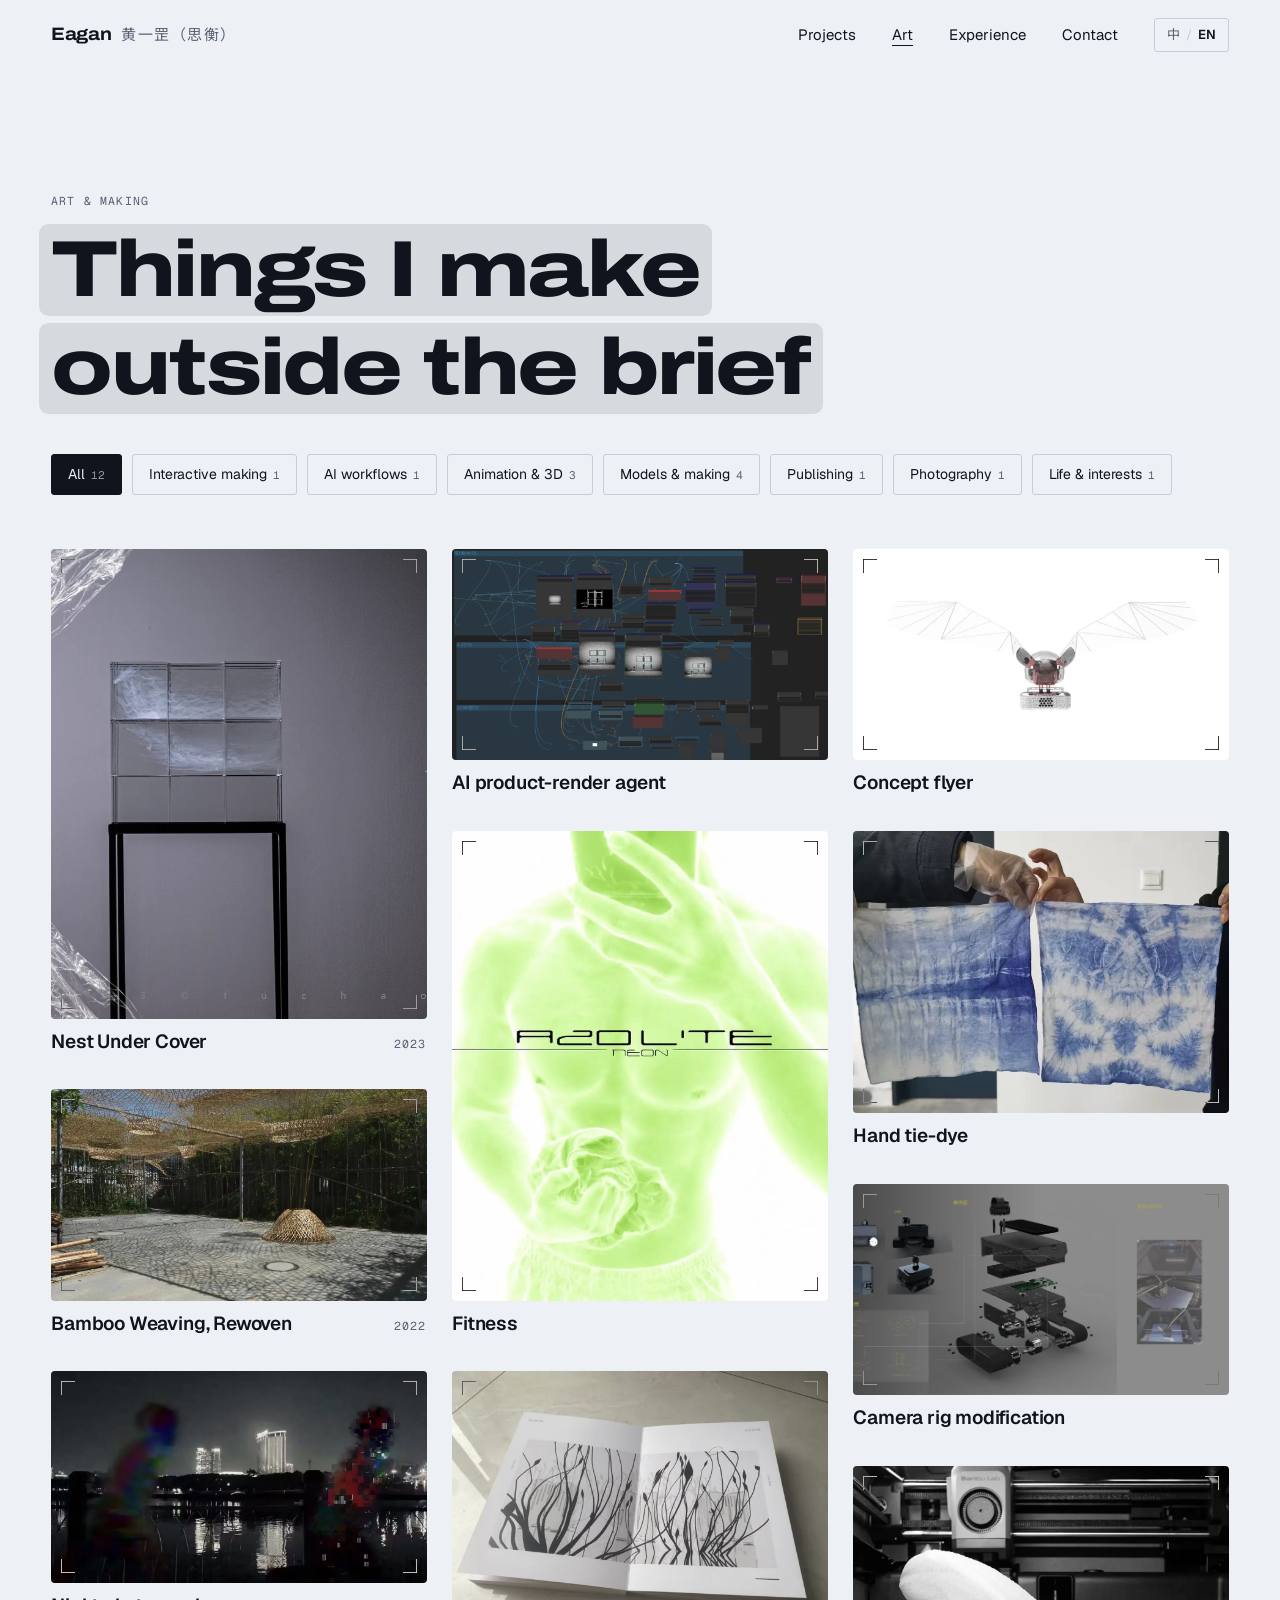
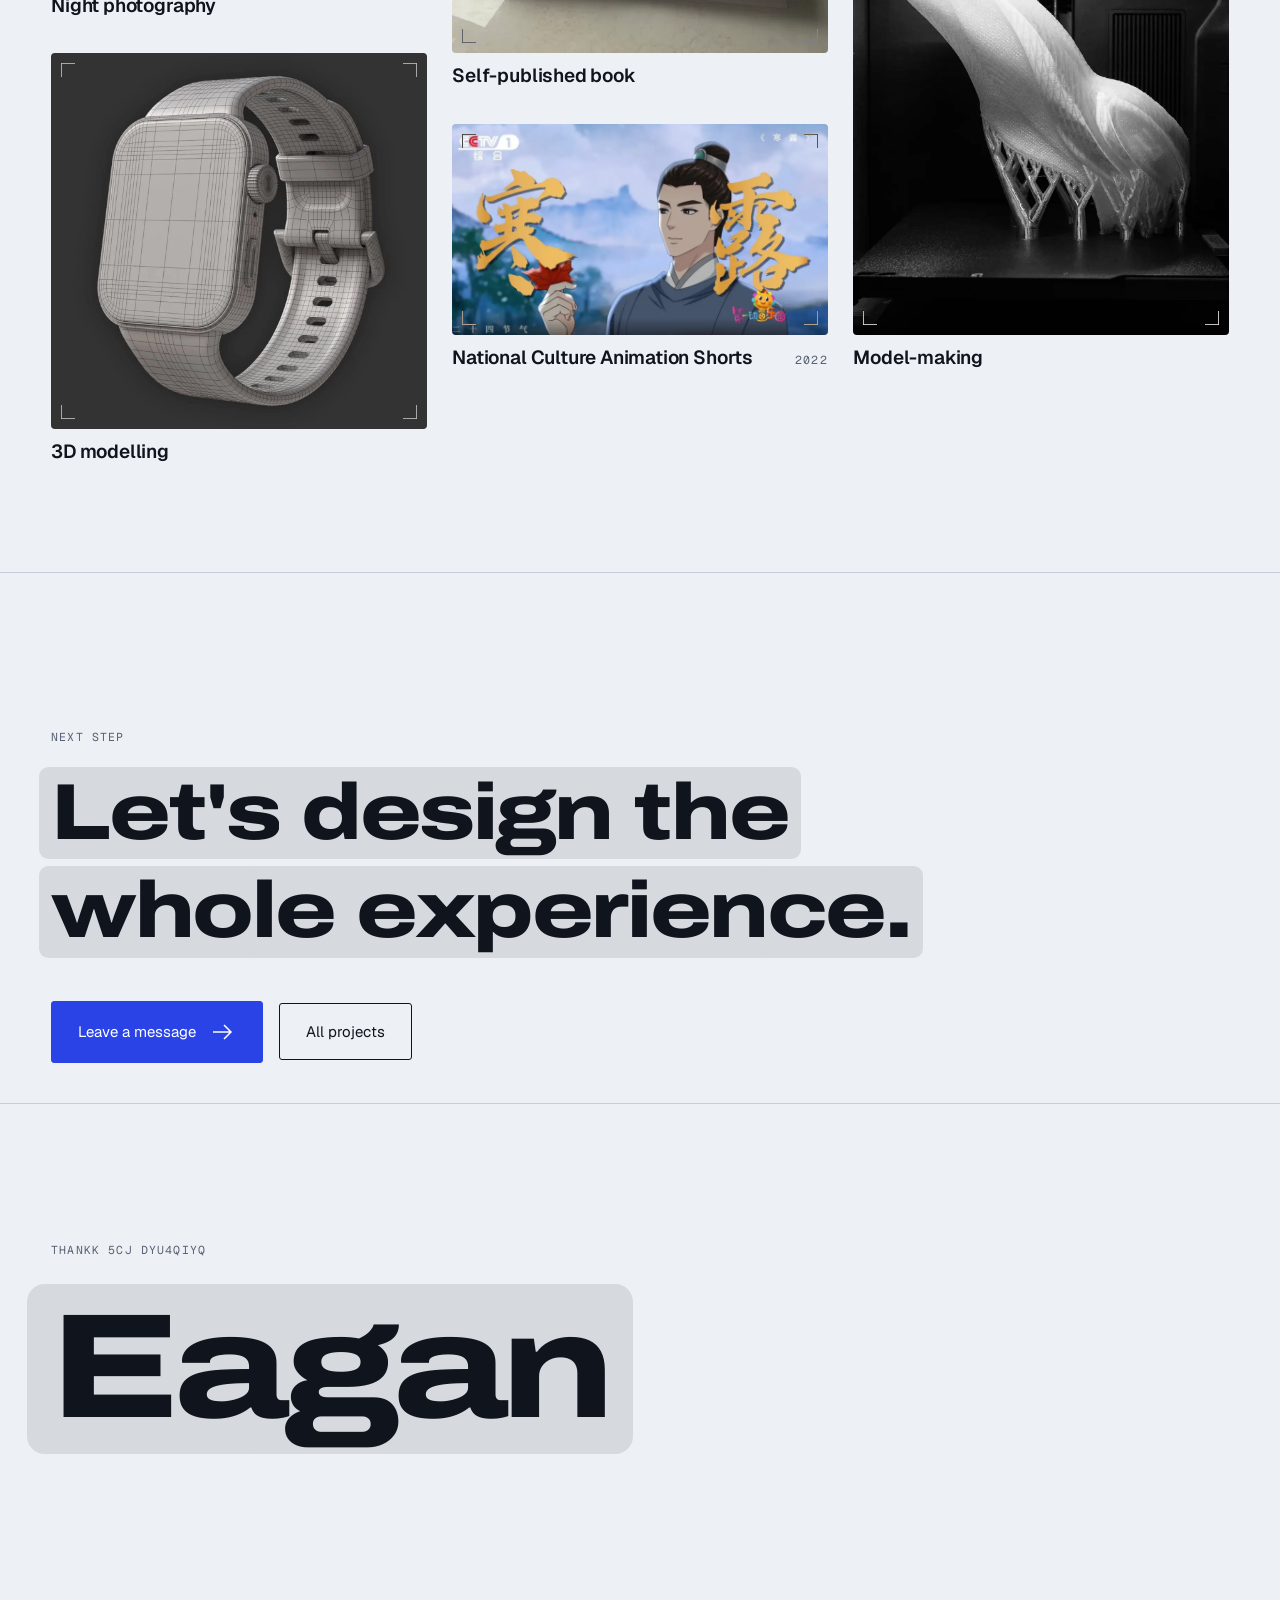
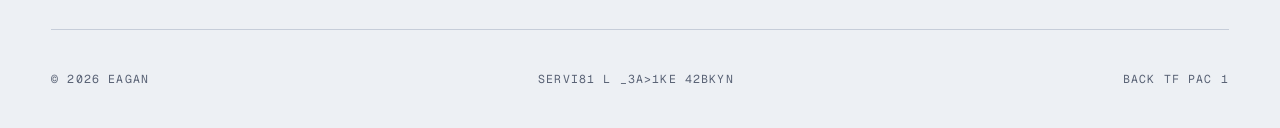
==== art.html @ 2c96bc65 "Publish portfolio site Co-Authored-By: Claude Opus 5.5 (1M context) <noreply@anthropic.com> Claude-S" ====
<!doctype html>
<html lang="en">
<head>
<meta charset="utf-8">
<meta name="viewport" content="width=device-width, initial-scale=1, viewport-fit=cover">
<title>Art · Eagan</title>
<meta name="claude:viewport-fit-sides" content="cover">
<meta name="description" content="Art works and making by Eagan.">
<link rel="preconnect" href="https://fonts.googleapis.com">
<link rel="preconnect" href="https://fonts.gstatic.com" crossorigin>
<link rel="preload" href="assets/fonts/geist-latin.woff2" as="font" type="font/woff2" crossorigin>
<link rel="preload" href="assets/fonts/archivo-latin.woff2" as="font" type="font/woff2" crossorigin>
<link rel="stylesheet" href="https://fonts.googleapis.com/css2?family=Noto+Sans+SC:wght@300;400;500;700&display=swap">
<link rel="stylesheet" href="assets/site.css">
<script>(function(){var d=document.documentElement,l;d.classList.add("js");try{l=localStorage.getItem("lang")}catch(e){}if(l!=="zh"&&l!=="en")l=/^zh/i.test(navigator.language||"")?"zh":"en";d.setAttribute("data-lang",l);d.lang=l==="zh"?"zh-CN":"en"})()</script>
</head>
<body>
<div class="curtain" aria-hidden="true"><span>Art</span></div>
<div class="progress" aria-hidden="true"></div>
<div class="cursor" aria-hidden="true"><div class="ring"><span>View</span></div><i class="xy"></i></div>
<header class="site-head">
  <div class="wrap">
    <a class="brand" href="index.html" data-label="Eagan">Eagan <span class="cjk">黄一罡（思衡）</span></a>
    <div class="head-right">
      <nav class="nav" aria-label="Main"><a href="work.html" data-label="Projects"><span class="roll"><span class="en" data-text="Projects">Projects</span><span class="zh" data-text="作品">作品</span></span></a><a href="art.html" aria-current="page" data-label="Art"><span class="roll"><span class="en" data-text="Art">Art</span><span class="zh" data-text="艺术创作">艺术创作</span></span></a><a href="experience.html" data-label="Experience"><span class="roll"><span class="en" data-text="Experience">Experience</span><span class="zh" data-text="经历">经历</span></span></a><a href="index.html#contact" data-label="Contact"><span class="roll"><span class="en" data-text="Contact">Contact</span><span class="zh" data-text="联系">联系</span></span></a></nav>
      <button class="lang-btn" type="button" data-lang-toggle aria-label="Switch language / 切换语言"><span data-l="zh">中</span><i>/</i><span data-l="en">EN</span></button>
    </div>
  </div>
</header>
<main>
<section class="page-hero" id="top"><div class="wrap">
  <p class="mono muted" data-reveal="fade"><span class="en">Art &amp; making</span><span class="zh" lang="zh-CN">艺术创作</span></p>
  <h1 class="display h-xl hd" data-split><span class="hl"><span class="en">Things I make outside the brief</span><span class="zh" lang="zh-CN">项目之外，我做的东西</span></span></h1>
  <div class="filters" role="group" aria-label="Filter" data-reveal style="--d:300ms"><button class="chip" type="button" data-filter="all" aria-pressed="true"><span class="en">All</span><span class="zh" lang="zh-CN">全部</span><span class="n">12</span></button><button class="chip" type="button" data-filter="digital" aria-pressed="false"><span class="en">Interactive making</span><span class="zh" lang="zh-CN">交互造物</span><span class="n">1</span></button><button class="chip" type="button" data-filter="ai" aria-pressed="false"><span class="en">AI workflows</span><span class="zh" lang="zh-CN">AI 工作流</span><span class="n">1</span></button><button class="chip" type="button" data-filter="animation" aria-pressed="false"><span class="en">Animation &amp; 3D</span><span class="zh" lang="zh-CN">动画与三维</span><span class="n">3</span></button><button class="chip" type="button" data-filter="making" aria-pressed="false"><span class="en">Models &amp; making</span><span class="zh" lang="zh-CN">模型与手作</span><span class="n">4</span></button><button class="chip" type="button" data-filter="publishing" aria-pressed="false"><span class="en">Publishing</span><span class="zh" lang="zh-CN">出版</span><span class="n">1</span></button><button class="chip" type="button" data-filter="photo" aria-pressed="false"><span class="en">Photography</span><span class="zh" lang="zh-CN">摄影</span><span class="n">1</span></button><button class="chip" type="button" data-filter="life" aria-pressed="false"><span class="en">Life &amp; interests</span><span class="zh" lang="zh-CN">生活与爱好</span><span class="n">1</span></button></div>
</div></section>
<section class="section" style="padding-top:0"><div class="wrap">
  <div class="art-grid" data-filter-grid><a class="art-item" href="#art-0" data-lightbox="art-0" data-cat="digital" data-cursor="Open" data-reveal style="--d:0ms">
  <div class="plate-wrap"><figure class="plate photo tall"><img src="assets/img/art/nest-1.webp" alt="Nest Under Cover" loading="lazy" decoding="async"></figure></div>
  <div class="art-meta"><span class="art-title"><span class="en">Nest Under Cover</span><span class="zh" lang="zh-CN">覆巢</span></span><span class="mono muted"><span>2023</span></span></div>
</a><a class="art-item" href="#art-1" data-lightbox="art-1" data-cat="making" data-cursor="Open" data-reveal style="--d:90ms">
  <div class="plate-wrap"><figure class="plate photo wide"><img src="assets/img/art/bamboo-1.webp" alt="Bamboo Weaving, Rewoven" loading="lazy" decoding="async"></figure></div>
  <div class="art-meta"><span class="art-title"><span class="en">Bamboo Weaving, Rewoven</span><span class="zh" lang="zh-CN">竹编新生</span></span><span class="mono muted"><span>2022</span></span></div>
</a><a class="art-item" href="#art-2" data-lightbox="art-2" data-cat="photo" data-cursor="Open" data-reveal style="--d:180ms">
  <div class="plate-wrap"><figure class="plate photo wide"><img src="assets/img/art/night.webp" alt="Night photography" loading="lazy" decoding="async"></figure></div>
  <div class="art-meta"><span class="art-title"><span class="en">Night photography</span><span class="zh" lang="zh-CN">夜景摄影</span></span><span class="mono muted"></span></div>
</a><a class="art-item" href="#art-3" data-lightbox="art-3" data-cat="animation" data-cursor="Open" data-reveal style="--d:0ms">
  <div class="plate-wrap"><figure class="plate photo square"><img src="assets/img/art/watch.webp" alt="3D modelling" loading="lazy" decoding="async"></figure></div>
  <div class="art-meta"><span class="art-title"><span class="en">3D modelling</span><span class="zh" lang="zh-CN">三维建模</span></span><span class="mono muted"></span></div>
</a><a class="art-item" href="#art-4" data-lightbox="art-4" data-cat="ai" data-cursor="Open" data-reveal style="--d:90ms">
  <div class="plate-wrap"><figure class="plate photo wide"><img src="assets/img/art/ai-agent.webp" alt="AI product-render agent" loading="lazy" decoding="async"></figure></div>
  <div class="art-meta"><span class="art-title"><span class="en">AI product-render agent</span><span class="zh" lang="zh-CN">AI 产品渲染 Agent</span></span><span class="mono muted"></span></div>
</a><a class="art-item" href="#art-5" data-lightbox="art-5" data-cat="life" data-cursor="Open" data-reveal style="--d:180ms">
  <div class="plate-wrap"><figure class="plate photo tall"><img src="assets/img/art/fitness.webp" alt="Fitness" loading="lazy" decoding="async"></figure></div>
  <div class="art-meta"><span class="art-title"><span class="en">Fitness</span><span class="zh" lang="zh-CN">健身</span></span><span class="mono muted"></span></div>
</a><a class="art-item" href="#art-6" data-lightbox="art-6" data-cat="publishing" data-cursor="Open" data-reveal style="--d:0ms">
  <div class="plate-wrap"><figure class="plate photo land"><img src="assets/img/art/book.webp" alt="Self-published book" loading="lazy" decoding="async"></figure></div>
  <div class="art-meta"><span class="art-title"><span class="en">Self-published book</span><span class="zh" lang="zh-CN">自出版书籍</span></span><span class="mono muted"></span></div>
</a><a class="art-item" href="#art-7" data-lightbox="art-7" data-cat="animation" data-cursor="Open" data-reveal style="--d:90ms">
  <div class="plate-wrap"><figure class="plate photo wide"><img src="assets/img/art/cctv-handlu.webp" alt="National Culture Animation Shorts" loading="lazy" decoding="async"></figure></div>
  <div class="art-meta"><span class="art-title"><span class="en">National Culture Animation Shorts</span><span class="zh" lang="zh-CN">国家文化宣传动画短片</span></span><span class="mono muted"><span>2022</span></span></div>
</a><a class="art-item" href="#art-8" data-lightbox="art-8" data-cat="animation" data-cursor="Open" data-reveal style="--d:180ms">
  <div class="plate-wrap"><figure class="plate photo wide"><img src="assets/img/art/flyer-c.webp" alt="Concept flyer" loading="lazy" decoding="async"></figure></div>
  <div class="art-meta"><span class="art-title"><span class="en">Concept flyer</span><span class="zh" lang="zh-CN">概念飞行器</span></span><span class="mono muted"></span></div>
</a><a class="art-item" href="#art-9" data-lightbox="art-9" data-cat="making" data-cursor="Open" data-reveal style="--d:0ms">
  <div class="plate-wrap"><figure class="plate photo land"><img src="assets/img/art/tie-dye.webp" alt="Hand tie-dye" loading="lazy" decoding="async"></figure></div>
  <div class="art-meta"><span class="art-title"><span class="en">Hand tie-dye</span><span class="zh" lang="zh-CN">手工扎染</span></span><span class="mono muted"></span></div>
</a><a class="art-item" href="#art-10" data-lightbox="art-10" data-cat="making" data-cursor="Open" data-reveal style="--d:90ms">
  <div class="plate-wrap"><figure class="plate photo wide"><img src="assets/img/art/camera-rig.webp" alt="Camera rig modification" loading="lazy" decoding="async"></figure></div>
  <div class="art-meta"><span class="art-title"><span class="en">Camera rig modification</span><span class="zh" lang="zh-CN">摄影器材改装</span></span><span class="mono muted"></span></div>
</a><a class="art-item" href="#art-11" data-lightbox="art-11" data-cat="making" data-cursor="Open" data-reveal style="--d:180ms">
  <div class="plate-wrap"><figure class="plate photo tall"><img src="assets/img/art/print.webp" alt="Model-making" loading="lazy" decoding="async"></figure></div>
  <div class="art-meta"><span class="art-title"><span class="en">Model-making</span><span class="zh" lang="zh-CN">模型制作</span></span><span class="mono muted"></span></div>
</a></div>
</div></section>
<template id="art-0"><div class="lb-media lb-gal"><figure class="lb-main"><img src="assets/img/art/nest-3.webp" alt="Nest Under Cover" decoding="async"></figure><div class="lb-thumbs"><button class="lb-thumb is-on" type="button" data-src="assets/img/art/nest-3.webp" aria-label="1 / 3"><img src="assets/img/art/nest-3.webp" alt="" loading="lazy" decoding="async"></button><button class="lb-thumb" type="button" data-src="assets/img/art/nest-2.webp" aria-label="2 / 3"><img src="assets/img/art/nest-2.webp" alt="" loading="lazy" decoding="async"></button><button class="lb-thumb" type="button" data-src="assets/img/art/nest-1.webp" aria-label="3 / 3"><img src="assets/img/art/nest-1.webp" alt="" loading="lazy" decoding="async"></button><span class="lb-count mono muted">01 / 03</span></div></div>
<div class="lb-text"><p class="mono muted"><span class="en">Interactive making</span><span class="zh" lang="zh-CN">交互造物</span> · 2023</p><h2 class="display h-m"><span class="en">Nest Under Cover</span><span class="zh" lang="zh-CN">覆巢</span></h2><p><span class="en">An immersive interactive space made with two classmates at CAFA&#x27;s School of City Design. A laser-engraved display with holographic projection sits inside a projected environment; built on Chinese cultural motifs, with interactive animation made in self-taught UE5 Blueprints. Shown at China&#x27;s first International Digital Art Festival; I led the team to third place in the 15th Lanqiao Cup.</span><span class="zh" lang="zh-CN">与两位同学合作完成的沉浸式交互空间（中央美术学院城市设计学院）。激光雕刻展台结合全息投影，置于投影营造的场域之中；以中国文化元素为题，自学 UE5 蓝图制作交互动画。受邀参展中国首届国际数字艺术节，带队获得第十五届蓝桥杯全国三等奖。</span></p></div></template><template id="art-1"><div class="lb-media lb-gal"><figure class="lb-main"><img src="assets/img/art/bamboo-1.webp" alt="Bamboo Weaving, Rewoven" decoding="async"></figure><div class="lb-thumbs"><button class="lb-thumb is-on" type="button" data-src="assets/img/art/bamboo-1.webp" aria-label="1 / 4"><img src="assets/img/art/bamboo-1.webp" alt="" loading="lazy" decoding="async"></button><button class="lb-thumb" type="button" data-src="assets/img/art/bamboo-2.webp" aria-label="2 / 4"><img src="assets/img/art/bamboo-2.webp" alt="" loading="lazy" decoding="async"></button><button class="lb-thumb" type="button" data-src="assets/img/art/bamboo-3.webp" aria-label="3 / 4"><img src="assets/img/art/bamboo-3.webp" alt="" loading="lazy" decoding="async"></button><button class="lb-thumb" type="button" data-src="assets/img/art/bamboo-4.webp" aria-label="4 / 4"><img src="assets/img/art/bamboo-4.webp" alt="" loading="lazy" decoding="async"></button><span class="lb-count mono muted">01 / 04</span></div></div>
<div class="lb-text"><p class="mono muted"><span class="en">Models &amp; making</span><span class="zh" lang="zh-CN">模型与手作</span> · 2022</p><h2 class="display h-m"><span class="en">Bamboo Weaving, Rewoven</span><span class="zh" lang="zh-CN">竹编新生</span></h2><p><span class="en">Traditional bamboo weaving combined with parametric modelling. Led a 9-person team from heritage field research in Hangzhou and Fujian through measurement, modelling and bidding to a commercial project built in Hangzhou in 2022. Shown: the finished space in Hangzhou and weaving on site.</span><span class="zh" lang="zh-CN">传统竹编与参数化建模结合。带领 9 人团队，从杭州和福建的非遗田野调研开始，经过空间测量、参数化建模和设计投标，2022 年在杭州实现商业化落地。图为杭州落地后的竹编空间与现场编织。</span></p></div></template><template id="art-2"><div class="lb-media lb-gal"><figure class="lb-main"><img src="assets/img/art/night.webp" alt="Night photography" decoding="async"></figure></div>
<div class="lb-text"><p class="mono muted"><span class="en">Photography</span><span class="zh" lang="zh-CN">摄影</span></p><h2 class="display h-m"><span class="en">Night photography</span><span class="zh" lang="zh-CN">夜景摄影</span></h2><p><span class="en">A night shot by the river; the figures are broken up with pixel and colour-shift effects.</span><span class="zh" lang="zh-CN">江边夜景，人物用像素化和色彩错位处理。</span></p></div></template><template id="art-3"><div class="lb-media lb-gal"><figure class="lb-main"><img src="assets/img/art/cad-part.webp" alt="3D modelling" decoding="async"></figure><div class="lb-thumbs"><button class="lb-thumb is-on" type="button" data-src="assets/img/art/cad-part.webp" aria-label="1 / 2"><img src="assets/img/art/cad-part.webp" alt="" loading="lazy" decoding="async"></button><button class="lb-thumb" type="button" data-src="assets/img/art/watch.webp" aria-label="2 / 2"><img src="assets/img/art/watch.webp" alt="" loading="lazy" decoding="async"></button><span class="lb-count mono muted">01 / 02</span></div></div>
<div class="lb-text"><p class="mono muted"><span class="en">Animation &amp; 3D</span><span class="zh" lang="zh-CN">动画与三维</span></p><h2 class="display h-m"><span class="en">3D modelling</span><span class="zh" lang="zh-CN">三维建模</span></h2><p><span class="en">3D modelling: a mechanical part built to the dimensions of an engineering drawing, and a subdivision-surface smartwatch (shown as its wireframe).</span><span class="zh" lang="zh-CN">三维建模：按工程图尺寸建模的机械零件，以及细分曲面建模的智能手表（图为布线）。</span></p></div></template><template id="art-4"><div class="lb-media lb-gal"><figure class="lb-main"><img src="assets/img/art/ai-agent.webp" alt="AI product-render agent" decoding="async"></figure></div>
<div class="lb-text"><p class="mono muted"><span class="en">AI workflows</span><span class="zh" lang="zh-CN">AI 工作流</span></p><h2 class="display h-m"><span class="en">AI product-render agent</span><span class="zh" lang="zh-CN">AI 产品渲染 Agent</span></h2><p><span class="en">A ComfyUI node workflow I built that turns a product line drawing into a presentable render in three stages: image generation, IC-Light relighting and edge repainting. Shown: the full workflow.</span><span class="zh" lang="zh-CN">我搭建的 ComfyUI 节点工作流，把产品线稿变成可展示的渲染图，分三段完成：图像生成、IC-Light 重新打光、边缘重绘。图为工作流全貌。</span></p></div></template><template id="art-5"><div class="lb-media lb-gal"><figure class="lb-main"><img src="assets/img/art/fitness.webp" alt="Fitness" decoding="async"></figure></div>
<div class="lb-text"><p class="mono muted"><span class="en">Life &amp; interests</span><span class="zh" lang="zh-CN">生活与爱好</span></p><h2 class="display h-m"><span class="en">Fitness</span><span class="zh" lang="zh-CN">健身</span></h2><p><span class="en">Training is my daily practice of discipline and body awareness. Shown: a poster I made around it.</span><span class="zh" lang="zh-CN">健身是我日常的自律和身体感知练习。图为以此为题做的一张视觉海报。</span></p></div></template><template id="art-6"><div class="lb-media lb-gal"><figure class="lb-main"><img src="assets/img/art/book.webp" alt="Self-published book" decoding="async"></figure></div>
<div class="lb-text"><p class="mono muted"><span class="en">Publishing</span><span class="zh" lang="zh-CN">出版</span></p><h2 class="display h-m"><span class="en">Self-published book</span><span class="zh" lang="zh-CN">自出版书籍</span></h2><p><span class="en">A book I published myself. Shown: an inside spread, black plant silhouettes laid over photographs.</span><span class="zh" lang="zh-CN">我自己出版的一本书。图为内页跨页：黑色的植物剪影叠在实景照片之上。</span></p></div></template><template id="art-7"><div class="lb-media lb-gal"><figure class="lb-main"><img src="assets/img/art/cctv-handlu.webp" alt="National Culture Animation Shorts" decoding="async"></figure></div>
<div class="lb-text"><p class="mono muted"><span class="en">Animation &amp; 3D</span><span class="zh" lang="zh-CN">动画与三维</span> · 2022</p><h2 class="display h-m"><span class="en">National Culture Animation Shorts</span><span class="zh" lang="zh-CN">国家文化宣传动画短片</span></h2><p><span class="en">3 characters, 8 scenes and 9 props for three national cultural promotion shorts at CCTV Pioneer Media, broadcast on CCTV-1 in November 2022. Shown: a frame from Cold Dew (Twenty-Four Solar Terms) as aired on CCTV-1.</span><span class="zh" lang="zh-CN">在央视先锋传媒为三部国家文化宣传动画短片设计 3 个角色、8 个场景和 9 个道具，2022 年 11 月在 CCTV-1 播出。图为 CCTV-1 播出的《寒露》画面（二十四节气）。</span></p></div></template><template id="art-8"><div class="lb-media lb-gal"><figure class="lb-main"><img src="assets/img/art/flyer.webp" alt="Concept flyer" decoding="async"></figure></div>
<div class="lb-text"><p class="mono muted"><span class="en">Animation &amp; 3D</span><span class="zh" lang="zh-CN">动画与三维</span></p><h2 class="display h-m"><span class="en">Concept flyer</span><span class="zh" lang="zh-CN">概念飞行器</span></h2><p><span class="en">3D modelling and rendering of a concept flyer: a transparent body that shows its inner structure, with ribbed membrane wings. Three angles shown.</span><span class="zh" lang="zh-CN">概念飞行器的三维建模与渲染：透明机身露出内部结构，两侧是带骨架的膜翼。图为三个角度。</span></p></div></template><template id="art-9"><div class="lb-media lb-gal"><figure class="lb-main"><img src="assets/img/art/tie-dye.webp" alt="Hand tie-dye" decoding="async"></figure></div>
<div class="lb-text"><p class="mono muted"><span class="en">Models &amp; making</span><span class="zh" lang="zh-CN">模型与手作</span></p><h2 class="display h-m"><span class="en">Hand tie-dye</span><span class="zh" lang="zh-CN">手工扎染</span></h2><p><span class="en">Hand tie-dye: two cloths folded and bound in different ways come out with quite different patterns.</span><span class="zh" lang="zh-CN">手工扎染：两块方巾用不同的折叠和捆扎方式，染出完全不同的纹样。</span></p></div></template><template id="art-10"><div class="lb-media lb-gal"><figure class="lb-main"><img src="assets/img/art/camera-rig.webp" alt="Camera rig modification" decoding="async"></figure></div>
<div class="lb-text"><p class="mono muted"><span class="en">Models &amp; making</span><span class="zh" lang="zh-CN">模型与手作</span></p><h2 class="display h-m"><span class="en">Camera rig modification</span><span class="zh" lang="zh-CN">摄影器材改装</span></h2><p><span class="en">A tracked rover rebuilt as a phone camera platform: I wrote the control code, drew the exploded view and assembly details, 3D-printed the housing and put it together. Shown: from code to the finished rig.</span><span class="zh" lang="zh-CN">把履带小车改装成手机拍摄平台：编写运行代码，绘制爆炸图和组装细节，3D 打印外壳后组装成实物。图为从代码到成品的过程。</span></p></div></template><template id="art-11"><div class="lb-media lb-gal"><figure class="lb-main"><img src="assets/img/art/print.webp" alt="Model-making" decoding="async"></figure></div>
<div class="lb-text"><p class="mono muted"><span class="en">Models &amp; making</span><span class="zh" lang="zh-CN">模型与手作</span></p><h2 class="display h-m"><span class="en">Model-making</span><span class="zh" lang="zh-CN">模型制作</span></h2><p><span class="en">A curved model mid-print on a 3D printer, with tree supports holding up the overhangs.</span><span class="zh" lang="zh-CN">3D 打印中的曲面模型，树状支撑托住悬空的部分。</span></p></div></template>
<div class="lightbox" role="dialog" aria-modal="true" aria-label="Artwork" hidden>
  <button class="lb-close mono" type="button" data-lb-close><span class="en">Close</span><span class="zh" lang="zh-CN">关闭</span> ✕</button>
  <button class="lb-nav lb-prev" type="button" data-lb-step="-1"><svg width="18" height="18" viewBox="0 0 28 28" aria-hidden="true"><path d="M23 14H5M12 7l-7 7 7 7" fill="none" stroke="currentColor" stroke-width="1.6"/></svg><span class="lb-nav-t mono"><span class="en">Previous</span><span class="zh" lang="zh-CN">上一张</span></span></button><button class="lb-nav lb-next" type="button" data-lb-step="1"><svg width="28" height="28" viewBox="0 0 28 28" aria-hidden="true"><path d="M5 14h18M16 7l7 7-7 7" fill="none" stroke="currentColor" stroke-width="1.5"/></svg><span class="lb-nav-t mono"><span class="en">Next</span><span class="zh" lang="zh-CN">下一张</span></span></button>
  <div class="lb-body"></div>
</div>
<section class="cta"><div class="wrap">
  <p class="mono muted" data-reveal><span class="en">Next step</span><span class="zh" lang="zh-CN">下一步</span></p>
  <h2 class="display h-xl hd" data-split><span class="hl"><span class="en">Let&#x27;s design the whole experience.</span><span class="zh" lang="zh-CN">一起设计完整的体验。</span></span></h2>
  <div class="cta-row" data-reveal>
    <a class="btn accent" href="index.html#contact" data-magnetic data-label="Contact"><span class="en">Leave a message</span><span class="zh" lang="zh-CN">给我留言</span> <svg width="28" height="28" viewBox="0 0 28 28" aria-hidden="true"><path d="M5 14h18M16 7l7 7-7 7" fill="none" stroke="currentColor" stroke-width="1.5"/></svg></a>
    <a class="btn" href="work.html" data-magnetic data-label="Projects"><span class="en">All projects</span><span class="zh" lang="zh-CN">全部作品</span></a>
  </div>
</div></section>
<section class="field-host end-band" aria-label="Eagan">
  <canvas class="field" data-lines="18" aria-hidden="true"></canvas>
  <div class="wrap">
    <p class="mono muted" data-reveal="fade"><span class="en">Thanks for visiting</span><span class="zh" lang="zh-CN">感谢浏览</span></p>
    <div class="hero-name end-name"><p class="display h-xxl hd" data-split data-vf><span class="hl">Eagan</span></p></div>
  </div>
</section>
</main>
<footer class="wrap">
  <div class="foot mono">
    <span>© 2026 Eagan</span>
    <span><span class="en">Service &amp; product design</span><span class="zh" lang="zh-CN">服务设计 · 产品设计</span></span>
    <a href="#top" data-label="Top"><span class="en">Back to top ↑</span><span class="zh" lang="zh-CN">回到顶部 ↑</span></a>
  </div>
</footer>
<script src="assets/site.js"></script>
</body>
</html>
---- assets/site.css ----
/* Layout concept: a designer's lab log. Wide editorial type, a 12-column grid,
   mono spec labels that carry real metadata (role, dates, field, tools),
   instrument-panel details (status bar, frame brackets, decoding labels). */
@font-face { font-family: "Geist"; font-style: normal; font-weight: 100 900; font-display: swap;
  src: url(fonts/geist-latin.woff2) format("woff2");
  unicode-range: U+0000-00FF, U+0131, U+0152-0153, U+02BB-02BC, U+02C6, U+02DA, U+02DC, U+0304, U+0308, U+0329, U+2000-206F, U+20AC, U+2122, U+2191, U+2193, U+2212, U+2215, U+FEFF, U+FFFD; }
@font-face { font-family: "Geist"; font-style: normal; font-weight: 100 900; font-display: swap;
  src: url(fonts/geist-latin-ext.woff2) format("woff2");
  unicode-range: U+0100-02BA, U+02BD-02C5, U+02C7-02CC, U+02CE-02D7, U+02DD-02FF, U+1E00-1E9F, U+20A0-20AB, U+20AD-20C4, U+2113, U+2C60-2C7F, U+A720-A7FF; }
@font-face { font-family: "Geist Mono"; font-style: normal; font-weight: 100 900; font-display: swap;
  src: url(fonts/geistmono-latin.woff2) format("woff2");
  unicode-range: U+0000-00FF, U+0131, U+0152-0153, U+02BB-02BC, U+02C6, U+02DA, U+02DC, U+0304, U+0308, U+0329, U+2000-206F, U+20AC, U+2122, U+2191, U+2193, U+2212, U+2215, U+FEFF, U+FFFD; }
@font-face { font-family: "Geist Mono"; font-style: normal; font-weight: 100 900; font-display: swap;
  src: url(fonts/geistmono-latin-ext.woff2) format("woff2");
  unicode-range: U+0100-02BA, U+02BD-02C5, U+02C7-02CC, U+02CE-02D7, U+02DD-02FF, U+1E00-1E9F, U+20A0-20AB, U+20AD-20C4, U+2113, U+2C60-2C7F, U+A720-A7FF; }
@font-face { font-family: "Archivo"; font-style: normal; font-weight: 100 900; font-stretch: 62% 125%; font-display: swap;
  src: url(fonts/archivo-latin.woff2) format("woff2");
  unicode-range: U+0000-00FF, U+0131, U+0152-0153, U+02BB-02BC, U+02C6, U+02DA, U+02DC, U+0304, U+0308, U+0329, U+2000-206F, U+20AC, U+2122, U+2191, U+2193, U+2212, U+2215, U+FEFF, U+FFFD; }
@font-face { font-family: "Archivo"; font-style: normal; font-weight: 100 900; font-stretch: 62% 125%; font-display: swap;
  src: url(fonts/archivo-latin-ext.woff2) format("woff2");
  unicode-range: U+0100-02BA, U+02BD-02C5, U+02C7-02CC, U+02CE-02D7, U+02DD-02FF, U+1E00-1E9F, U+20A0-20AB, U+20AD-20C4, U+2113, U+2C60-2C7F, U+A720-A7FF; }
:root {
  --bg: #edf0f4;
  --surface: #e2e7ee;
  --plate: #d9e0ea;
  --ink: #10141d;
  --muted: #586174;
  --line: #c6cdd9;
  --accent: #2a43e6;
  --accent-ink: #ffffff;

  --f-display: "Geist", "Noto Sans SC", "PingFang SC", "Microsoft YaHei", sans-serif;
  --f-body: "Geist", "Noto Sans SC", "PingFang SC", "Microsoft YaHei", sans-serif;
  --f-mono: "Geist Mono", "Noto Sans SC", ui-monospace, "SFMono-Regular", Menlo, monospace;
  --f-cjk: "Noto Sans SC", "PingFang SC", "Microsoft YaHei", sans-serif;

  --ease: cubic-bezier(.16, 1, .3, 1);
  --ease-io: cubic-bezier(.76, 0, .24, 1);
  --gutter: clamp(16px, 4vw, 56px);
  --max: 1440px;
}
@media (prefers-color-scheme: dark) {
  :root:not([data-theme="light"]) {
    --bg: #0b0e14; --surface: #131823; --plate: #171d2a; --ink: #e8ebf1;
    --muted: #8e97a8; --line: #252c3b; --accent: #8496ff; --accent-ink: #0b0e14;
    color-scheme: dark;
  }
}
:root[data-theme="dark"] {
  --bg: #0b0e14; --surface: #131823; --plate: #171d2a; --ink: #e8ebf1;
  --muted: #8e97a8; --line: #252c3b; --accent: #8496ff; --accent-ink: #0b0e14;
  color-scheme: dark;
}

*, *::before, *::after { box-sizing: border-box; }
[hidden] { display: none !important; }
html { -webkit-text-size-adjust: 100%; }
body {
  margin: 0;
  background: var(--bg);
  color: var(--ink);
  font-family: var(--f-body);
  font-size: 17px;
  line-height: 1.55;
  -webkit-font-smoothing: antialiased;
  overflow-x: hidden;
}
body::before {
  content: ""; position: fixed; inset: 0 0 auto; height: env(safe-area-inset-top, 0px);
  z-index: 60; background: var(--bg);
}
img, svg { max-width: 100%; display: block; }
a { color: inherit; text-decoration: none; }
a:focus-visible, button:focus-visible { outline: 2px solid var(--accent); outline-offset: 4px; border-radius: 2px; }
::selection { background: var(--accent); color: var(--accent-ink); }
button { font: inherit; color: inherit; background: none; border: 0; cursor: pointer; padding: 0; }

.wrap {
  max-width: var(--max);
  margin-inline: auto;
  padding-left: max(var(--gutter), env(safe-area-inset-left, 0px));
  padding-right: max(var(--gutter), env(safe-area-inset-right, 0px));
}

/* ---------- type ---------- */
.mono { font-family: var(--f-mono); font-size: 12px; letter-spacing: .08em; text-transform: uppercase; }
.muted { color: var(--muted); }
.display {
  font-family: var(--f-display);
  font-weight: 600;
  letter-spacing: -.035em;
  line-height: .92;
  text-wrap: balance;
  margin: 0;
}
.h-xxl { font-size: clamp(64px, 15.5vw, 240px); }
.h-xl { font-size: clamp(48px, 9vw, 140px); }
.h-l { font-size: clamp(36px, 5.6vw, 84px); }
.h-m { font-size: clamp(28px, 3.4vw, 48px); line-height: 1.02; }
.h-s { font-size: clamp(20px, 1.8vw, 26px); line-height: 1.15; letter-spacing: -.02em; }
.lede { font-size: clamp(19px, 1.8vw, 24px); line-height: 1.45; max-width: 34ch; text-wrap: pretty; }
.prose { max-width: 62ch; }
.prose p { margin: 0 0 1em; }
.prose ul { margin: 0; padding: 0; list-style: none; display: grid; gap: 14px; }
.prose li { padding-left: 22px; position: relative; }
.prose li::before { content: ""; position: absolute; left: 0; top: .72em; width: 10px; height: 1px; background: var(--accent); }

/* ---------- header ---------- */
.site-head {
  position: fixed; z-index: 50; left: 0; right: 0; top: env(safe-area-inset-top, 0px);
  transition: transform .6s var(--ease), background-color .4s;
}
.site-head.is-hidden { transform: translateY(-110%); }
.site-head.is-solid { background: color-mix(in oklab, var(--bg) 86%, transparent); backdrop-filter: blur(14px); -webkit-backdrop-filter: blur(14px); }
.site-head .wrap { display: flex; align-items: center; justify-content: space-between; gap: 16px; padding-block: 18px; }
.brand { display: flex; align-items: baseline; gap: 10px; font-family: var(--f-display); font-weight: 700; font-size: 18px; letter-spacing: -.02em; }
.brand .cjk { font-family: var(--f-cjk); font-weight: 600; font-size: 15px; color: var(--muted); letter-spacing: .1em; }
.nav { display: flex; gap: clamp(14px, 3vw, 36px); }
.nav a { position: relative; font-size: 15px; line-height: 1.5; padding-block: 0; overflow: hidden; display: inline-block; }
.nav a .roll { display: block; transition: transform .5s var(--ease); }
.nav a .roll > span { position: relative; }
.nav a .roll > span::after { content: attr(data-text); position: absolute; left: 0; top: 100%; color: var(--accent); white-space: nowrap; }
.nav a:hover .roll { transform: translateY(-100%); }
.nav a[aria-current="page"]::before { content: ""; position: absolute; left: 0; right: 0; bottom: 0; height: 1px; background: var(--ink); }

/* ---------- page transition curtain ---------- */
.curtain {
  position: fixed; inset: 0; z-index: 100; background: var(--ink); color: var(--bg);
  display: grid; place-items: center; pointer-events: none;
  /* the wipe always travels downward: it covers the old page from the top, then
     uncovers the new page from the top, so reading starts at the top and goes down */
  transform-origin: 50% 100%;
  animation: curtain-out 1s var(--ease-io) .08s both;
}
.curtain span { font-family: var(--f-mono); font-size: 12px; letter-spacing: .14em; text-transform: uppercase; animation: fade-out .4s ease .25s both; }
@keyframes curtain-out { from { transform: scaleY(1); } to { transform: scaleY(0); } }
@keyframes fade-out { to { opacity: 0; } }
.curtain.is-leaving { animation: curtain-in .7s var(--ease-io) both; transform-origin: 50% 0%; }
.curtain.is-leaving span { animation: fade-in .3s ease .35s both; }
@keyframes curtain-in { from { transform: scaleY(0); } to { transform: scaleY(1); } }
@keyframes fade-in { from { opacity: 0; } to { opacity: 1; } }

/* progress bar */
.progress { position: fixed; z-index: 55; left: 0; top: env(safe-area-inset-top, 0px); height: 2px; width: 100%; background: var(--accent); transform-origin: 0 50%; transform: scaleX(0); }

/* ---------- cursor ---------- */
.cursor { position: fixed; z-index: 90; left: 0; top: 0; pointer-events: none; display: none; }
@media (hover: hover) and (pointer: fine) { .cursor { display: block; } }
.cursor .ring {
  width: 36px; height: 36px; margin: -18px 0 0 -18px; border-radius: 50%;
  border: 1px solid var(--ink); display: grid; place-items: center;
  transition: width .45s var(--ease), height .45s var(--ease), margin .45s var(--ease), background-color .3s, border-color .3s;
}
.cursor .ring span { font-family: var(--f-mono); font-size: 11px; letter-spacing: .1em; text-transform: uppercase; color: var(--accent-ink); opacity: 0; transition: opacity .25s; }
.cursor.is-link .ring { width: 56px; height: 56px; margin: -28px 0 0 -28px; border-color: var(--accent); }
.cursor.is-view .ring { width: 92px; height: 92px; margin: -46px 0 0 -46px; background: var(--accent); border-color: var(--accent); }
.cursor.is-view .ring span { opacity: 1; }

/* ---------- motion primitives ---------- */
.split .w { display: inline-block; overflow: hidden; vertical-align: top; padding-bottom: .06em; margin-bottom: -.06em; }
.split .wi { display: inline-block; }
.js .split:not(.is-in) .wi { transform: translateY(105%); }
.js .split .wi { transition: transform 1.15s var(--ease); transition-delay: calc(var(--i, 0) * 45ms + var(--d, 0ms)); }

.js [data-reveal] { transition: opacity 1s var(--ease), transform 1.1s var(--ease); transition-delay: var(--d, 0ms); }
.js [data-reveal]:not(.is-in) { opacity: 0; transform: translateY(44px); }
.js [data-reveal="fade"]:not(.is-in) { transform: none; }
.js [data-reveal="clip"] { transition: clip-path 1.3s var(--ease-io); }
.js [data-reveal="clip"]:not(.is-in) { opacity: 1; transform: none; clip-path: inset(100% 0 0 0); }
.js [data-reveal="clip"].is-in { clip-path: inset(0 0 0 0); }

.scrub .sw { transition: opacity .2s linear; }

/* magnetic */
[data-magnetic] { display: inline-flex; will-change: transform; }

/* ---------- plates (image placeholders) ---------- */
.plate {
  position: relative; margin: 0; overflow: hidden; border-radius: 4px;
  background: color-mix(in oklab, var(--accent) var(--tint, 8%), var(--plate));
  color: color-mix(in oklab, var(--accent) 55%, var(--ink));
  aspect-ratio: 4 / 3; max-width: 100%;
}
.plate.wide { aspect-ratio: 16 / 9; }
.plate.tall { aspect-ratio: 4 / 5; }
.plate .grid-bg {
  position: absolute; inset: 0; opacity: .5;
  background-image: linear-gradient(var(--line) 1px, transparent 1px), linear-gradient(90deg, var(--line) 1px, transparent 1px);
  background-size: 32px 32px; background-position: -1px -1px;
}
.plate .motif { position: absolute; inset: 8% 10%; width: 80%; height: 84%; }
.plate .motif-in { width: 100%; height: 100%; transform-origin: center; transition: transform 1.4s var(--ease); }
.plate figcaption {
  position: absolute; left: 14px; right: 14px; bottom: 12px; display: flex; justify-content: space-between; gap: 12px;
  font-family: var(--f-mono); font-size: 10.5px; letter-spacing: .1em; text-transform: uppercase; color: var(--muted);
}
.plate .tag { background: var(--bg); color: var(--ink); padding: 3px 7px; border-radius: 2px; }
.parallax-box { overflow: hidden; border-radius: 4px; }
.parallax-box .plate { border-radius: 0; }
.plx { position: absolute; inset: 0; transform: scale(1.12); will-change: transform; }

/* motif strokes */
.motif-in * { vector-effect: non-scaling-stroke; }
.spin-slow { transform-box: fill-box; transform-origin: center; animation: spin 40s linear infinite; }
.pulse { animation: pulse 3.2s var(--ease) infinite; transform-box: fill-box; transform-origin: center; }
.drift { animation: drift 6s ease-in-out infinite alternate; }
@keyframes spin { to { transform: rotate(360deg); } }
@keyframes pulse { 0% { opacity: .9; transform: scale(.6); } 100% { opacity: 0; transform: scale(1.5); } }
@keyframes drift { from { transform: translateX(-3%); } to { transform: translateX(3%); } }

/* ---------- home: hero ---------- */
.hero { position: relative; padding-top: clamp(110px, 16vh, 170px); padding-bottom: clamp(40px, 7vh, 80px); overflow: hidden; }
.field-host { position: relative; overflow: hidden; }
.field-host > .wrap { position: relative; }
canvas.field, .hero canvas { position: absolute; inset: 0; width: 100%; height: 100%; pointer-events: none; }
.hero .wrap { position: relative; }
.hero-top { display: flex; justify-content: space-between; gap: 16px; flex-wrap: wrap; margin-bottom: clamp(24px, 4vh, 48px); }
.hero-name { position: relative; display: flex; align-items: flex-start; gap: clamp(12px, 2vw, 28px); }
.hero-name h1 { flex: 1; min-width: 0; }
.hero-name .cjk-v {
  writing-mode: vertical-rl; font-family: var(--f-cjk); font-weight: 600; font-size: clamp(22px, 3vw, 44px);
  letter-spacing: .3em; color: var(--accent); padding-top: .4em;
}
.hero-foot { display: grid; grid-template-columns: repeat(12, minmax(0, 1fr)); gap: 24px; margin-top: clamp(32px, 6vh, 72px); align-items: end; }
.hero-foot .lede { grid-column: 1 / span 6; }
.hero-foot .facts { grid-column: 8 / span 5; display: grid; grid-template-columns: repeat(2, minmax(0, 1fr)); gap: 18px 24px; }
.fact .mono { display: block; color: var(--muted); margin-bottom: 4px; }
.fact b { font-family: var(--f-display); font-weight: 600; font-size: 22px; letter-spacing: -.02em; font-variant-numeric: tabular-nums; }
.scroll-cue { display: inline-flex; align-items: center; gap: 10px; margin-top: 40px; color: var(--muted); }
.scroll-cue i { width: 1px; height: 36px; background: var(--line); position: relative; overflow: hidden; }
.scroll-cue i::after { content: ""; position: absolute; left: 0; top: -40%; width: 1px; height: 40%; background: var(--ink); animation: cue 2s var(--ease-io) infinite; }
@keyframes cue { to { top: 100%; } }

/* marquee */
.marquee { border-block: 1px solid var(--line); overflow: hidden; padding-block: 18px; white-space: nowrap; }
.marquee-track { display: inline-flex; gap: 40px; will-change: transform; }
.marquee-track span { font-family: var(--f-display); font-size: clamp(26px, 3.4vw, 46px); font-weight: 500; letter-spacing: -.02em; display: inline-flex; align-items: center; gap: 40px; }
.marquee-track span::after { content: ""; width: 10px; height: 10px; border-radius: 50%; background: var(--accent); }

/* sections */
.section { padding-block: clamp(72px, 12vh, 150px); }
.sec-head { display: flex; justify-content: space-between; align-items: end; gap: 24px; flex-wrap: wrap; margin-bottom: clamp(32px, 5vh, 60px); }

/* work list (home) */
.wlist { border-top: 1px solid var(--ink); }
.wrow {
  display: grid; grid-template-columns: 90px minmax(0, 1fr) minmax(0, 220px) 40px; gap: 24px; align-items: center;
  padding-block: clamp(20px, 3vh, 34px); border-bottom: 1px solid var(--line); position: relative;
}
.wrow::before { content: ""; position: absolute; inset: 0; background: var(--surface); transform: scaleY(0); transform-origin: bottom; transition: transform .6s var(--ease); z-index: -1; }
.wrow:hover::before { transform: scaleY(1); }
.wrow .ttl { font-family: var(--f-display); font-weight: 600; font-size: clamp(26px, 3.6vw, 52px); letter-spacing: -.03em; line-height: 1; transition: transform .6s var(--ease), color .3s; }
.wrow:hover .ttl { transform: translateX(18px); color: var(--accent); }
.wrow .arr { justify-self: end; transition: transform .6s var(--ease); }
.wrow:hover .arr { transform: rotate(-45deg); }
.wlist { position: relative; z-index: 0; }

.hover-preview {
  position: fixed; left: 0; top: 0; z-index: 40; width: 220px; pointer-events: none;
  opacity: 0; transform: scale(.85); transition: opacity .35s, transform .5s var(--ease);
}
.hover-preview.is-on { opacity: 1; transform: scale(1); }
.hover-preview .plate { box-shadow: 0 30px 60px -20px color-mix(in oklab, var(--ink) 35%, transparent); }
@media not ((hover: hover) and (pointer: fine)) { .hover-preview { display: none; } }

/* statement */
.statement { font-family: var(--f-display); font-weight: 500; font-size: clamp(28px, 4vw, 58px); letter-spacing: -.03em; line-height: 1.08; max-width: 22ch; margin: 0; text-wrap: balance; }
.statement em { font-style: normal; color: var(--accent); }

/* buttons */
.btn {
  display: inline-flex; align-items: center; gap: 12px; padding: 16px 26px; border-radius: 999px;
  border: 1px solid var(--ink); font-size: 15px; position: relative; overflow: hidden; isolation: isolate;
}
.btn::before { content: ""; position: absolute; inset: 0; background: var(--ink); border-radius: inherit; transform: translateY(101%); transition: transform .55s var(--ease); z-index: -1; }
.btn:hover { color: var(--bg); }
.btn:hover::before { transform: translateY(0); }
.btn.accent { background: var(--accent); color: var(--accent-ink); border-color: var(--accent); }

/* footer CTA */
.cta { padding-block: clamp(90px, 16vh, 200px) 40px; border-top: 1px solid var(--line); }
.cta .display { margin-block: 18px 40px; }
.cta-row { display: flex; flex-wrap: wrap; gap: 16px; align-items: center; }
.foot { display: flex; justify-content: space-between; flex-wrap: wrap; gap: 12px; padding-block: 40px; margin-top: clamp(60px, 10vh, 120px); border-top: 1px solid var(--line); color: var(--muted); }

/* ---------- work page ---------- */
.page-hero { padding-top: clamp(130px, 20vh, 200px); padding-bottom: clamp(32px, 6vh, 64px); }
.filters { display: flex; flex-wrap: wrap; gap: 10px; margin-top: 36px; }
.chip { padding: 9px 16px; border-radius: 999px; border: 1px solid var(--line); font-size: 14px; transition: background-color .3s, color .3s, border-color .3s; }
.chip .n { font-family: var(--f-mono); font-size: 11px; color: var(--muted); margin-left: 6px; }
.chip[aria-pressed="true"] { background: var(--ink); color: var(--bg); border-color: var(--ink); }
.chip[aria-pressed="true"] .n { color: inherit; opacity: .6; }
.wgrid { display: grid; grid-template-columns: repeat(2, minmax(0, 1fr)); gap: clamp(40px, 6vh, 72px) clamp(20px, 3vw, 40px); }
.card { display: grid; gap: 16px; }
.card:nth-child(even) { margin-top: clamp(0px, 10vh, 120px); }
.card .plate-wrap { overflow: hidden; border-radius: 4px; }
.card .plate { transition: transform 1.1s var(--ease); border-radius: 0; }
.card:hover .plate { transform: scale(1.04); }
.card:hover .motif-in { transform: scale(1.08) rotate(-2deg); }
.card-meta { display: flex; justify-content: space-between; gap: 12px; color: var(--muted); }
.card h3 { margin: 0; }
.card p { margin: 0; color: var(--muted); max-width: 48ch; }
.wgrid.is-filtered .card { margin-top: 0; }

/* ---------- project page ---------- */
.p-hero { padding-top: clamp(130px, 20vh, 200px); }
.crumbs { display: flex; gap: 10px; align-items: center; margin-bottom: 28px; color: var(--muted); }
.crumbs a:hover { color: var(--accent); }
.p-hero .lede { margin-top: 32px; max-width: 46ch; }
.meta-grid { display: grid; grid-template-columns: repeat(4, minmax(0, 1fr)); gap: 24px; padding-block: 28px; margin-top: clamp(40px, 7vh, 80px); border-top: 1px solid var(--ink); }
.meta-grid div { min-width: 0; }
.meta-grid dt { margin-bottom: 6px; color: var(--muted); }
.meta-grid dd { margin: 0; font-size: 15px; line-height: 1.4; }
.cover { margin-top: clamp(16px, 3vh, 32px); }
.chapters { display: grid; gap: clamp(64px, 10vh, 120px); }
.chapter { display: grid; grid-template-columns: repeat(12, minmax(0, 1fr)); gap: 24px; }
.chapter .ch-label { grid-column: 1 / span 4; }
.chapter .ch-label .sticky { position: sticky; top: 110px; }
.chapter .ch-body { grid-column: 6 / span 7; min-width: 0; }
.chapter .ch-body .h-s { margin: 0 0 20px; }
.gallery { display: grid; grid-template-columns: repeat(12, minmax(0, 1fr)); gap: clamp(16px, 2vw, 28px); }
.gallery > :nth-child(1) { grid-column: 1 / span 7; }
.gallery > :nth-child(2) { grid-column: 8 / span 5; align-self: end; }
.highlight { display: grid; gap: 18px; padding-block: clamp(56px, 10vh, 110px); border-block: 1px solid var(--line); text-align: left; }
.highlight .display { font-weight: 500; max-width: 18ch; }
.next { display: block; padding-block: clamp(60px, 12vh, 140px); position: relative; overflow: hidden; isolation: isolate; }
.next::before { content: ""; position: absolute; inset: 0; background: var(--accent); transform: translateY(101%); transition: transform .8s var(--ease); z-index: -1; }
.next:hover::before { transform: translateY(0); }
.next:hover, .next:hover .muted { color: var(--accent-ink); }
.next .display { transition: transform .8s var(--ease); }
.next:hover .display { transform: translateX(2vw); }

/* ---------- about ---------- */
.about-top { display: grid; grid-template-columns: repeat(12, minmax(0, 1fr)); gap: 24px; align-items: end; }
.about-top .txt { grid-column: 1 / span 7; min-width: 0; }
.about-top .pic { grid-column: 9 / span 4; }
.block { display: grid; grid-template-columns: repeat(12, minmax(0, 1fr)); gap: 24px; padding-block: clamp(48px, 8vh, 96px); border-top: 1px solid var(--line); }
.block > .lab { grid-column: 1 / span 3; }
.block > .body { grid-column: 5 / span 8; min-width: 0; }
.tl { display: grid; gap: 0; }
.tl-item { display: grid; grid-template-columns: 150px minmax(0, 1fr); gap: 20px; padding-block: 22px; border-bottom: 1px solid var(--line); }
.tl-item:first-child { padding-top: 0; }
.tl-item .when { color: var(--muted); font-variant-numeric: tabular-nums; }
.tl-item h3 { margin: 0 0 4px; }
.tl-item .org { color: var(--muted); margin-bottom: 10px; }
.tl-item .prose { font-size: 16px; }
.awards { width: 100%; border-collapse: collapse; }
.awards td { padding: 14px 0; border-bottom: 1px solid var(--line); vertical-align: top; }
.awards td:last-child { text-align: right; color: var(--muted); font-family: var(--f-mono); font-size: 13px; padding-left: 16px; white-space: nowrap; font-variant-numeric: tabular-nums; }
.kit { display: grid; grid-template-columns: repeat(2, minmax(0, 1fr)); gap: 28px 32px; }
.kit h3 { margin: 0 0 10px; color: var(--muted); font-weight: 400; }
.pills { display: flex; flex-wrap: wrap; gap: 8px; }
.pills span { padding: 6px 12px; border: 1px solid var(--line); border-radius: 999px; font-size: 14px; transition: border-color .3s, color .3s; }
.pills span:hover { border-color: var(--accent); color: var(--accent); }

/* ---------- contact ---------- */
.contact { min-height: 70vh; display: grid; align-content: center; padding-top: clamp(130px, 20vh, 200px); }
.mail { font-family: var(--f-display); font-weight: 600; letter-spacing: -.04em; font-size: clamp(30px, 7.4vw, 120px); line-height: 1; word-break: break-all; margin: 28px 0 36px; display: block; }
.mail .wi { transition-duration: 1.2s; }
.copy-note { min-height: 1.5em; color: var(--accent); }
.contact-grid { display: grid; grid-template-columns: repeat(3, minmax(0, 1fr)); gap: 24px; margin-top: clamp(48px, 8vh, 96px); padding-top: 24px; border-top: 1px solid var(--ink); }
.contact-grid dt { color: var(--muted); margin-bottom: 6px; }
.contact-grid dd { margin: 0; }

/* ---------- language ---------- */
html[data-lang="zh"] .en, html:not([data-lang="zh"]) .zh, html:not([data-lang="zh"]) .zh-only { display: none !important; }
html[data-lang="zh"] .display { letter-spacing: -.01em; line-height: 1.08; }
html[data-lang="zh"] .h-xxl { letter-spacing: -.035em; line-height: .92; }
html[data-lang="zh"] .statement { line-height: 1.3; }
html[data-lang="zh"] .mono { letter-spacing: .04em; }
.head-right { display: flex; align-items: center; gap: clamp(14px, 3vw, 36px); }
.lang-btn { display: inline-flex; align-items: center; gap: 6px; padding: 6px 12px; border: 1px solid var(--line); border-radius: 999px; font-size: 13px; transition: border-color .3s; }
.lang-btn:hover { border-color: var(--ink); }
.lang-btn i { font-style: normal; color: var(--line); }
.lang-btn span { color: var(--muted); transition: color .3s; }
html[data-lang="zh"] .lang-btn [data-l="zh"], html:not([data-lang="zh"]) .lang-btn [data-l="en"] { color: var(--ink); font-weight: 600; }
main { transition: opacity .25s ease, filter .25s ease; }
main.is-swapping { opacity: 0; filter: blur(6px); }

/* ---------- art ---------- */
.art-grid { columns: 3 280px; column-gap: clamp(16px, 2vw, 28px); }
.art-grid .art-item { break-inside: avoid; margin-bottom: clamp(24px, 4vh, 44px); }
.art-strip { display: grid; grid-template-columns: repeat(4, minmax(0, 1fr)); gap: clamp(16px, 2vw, 28px); align-items: end; }
.art-item { display: grid; gap: 12px; }
.art-item .plate-wrap { overflow: hidden; border-radius: 4px; }
.art-item .plate { border-radius: 0; transition: transform 1.1s var(--ease); }
.art-item:hover .plate { transform: scale(1.05); }
.art-item:hover .motif-in { transform: scale(1.1) rotate(3deg); }
.plate.square { aspect-ratio: 1 / 1; }
.art-meta { display: flex; justify-content: space-between; gap: 12px; align-items: baseline; }
.art-title { font-family: var(--f-display); font-weight: 600; font-size: 19px; letter-spacing: -.01em; line-height: 1.2; }
.todo { color: var(--accent); }
.lightbox {
  position: fixed; inset: 0; z-index: 80; display: grid; place-items: center; overflow-y: auto;
  padding: max(24px, env(safe-area-inset-top, 0px)) max(16px, env(safe-area-inset-right, 0px)) max(24px, env(safe-area-inset-bottom, 0px)) max(16px, env(safe-area-inset-left, 0px));
  background: color-mix(in oklab, var(--bg) 82%, transparent); backdrop-filter: blur(18px); -webkit-backdrop-filter: blur(18px);
  animation: fade-in .4s ease both;
}
.lightbox.is-closing { animation: fade-out .35s ease both; }
.lb-body { width: min(1100px, 100%); display: grid; grid-template-columns: minmax(0, 1.6fr) minmax(0, 1fr); gap: clamp(20px, 3vw, 48px); align-items: end; animation: lb-in .7s var(--ease) both; }
.lb-body p { margin: 0 0 12px; }
.lb-body h2 { margin-bottom: 16px; }
@keyframes lb-in { from { opacity: 0; transform: translateY(40px) scale(.97); } to { opacity: 1; transform: none; } }
.lb-close { position: fixed; top: calc(18px + env(safe-area-inset-top, 0px)); right: max(18px, env(safe-area-inset-right, 0px)); padding: 10px 16px; border: 1px solid var(--ink); border-radius: 999px; background: var(--bg); }
body.is-locked { overflow: hidden; }

/* ---------- contact & messages ---------- */
.contact-sec { border-top: 1px solid var(--line); }
/* both columns open on the same ink rule and use the same row rhythm:
   18px above a mono label, 6px to the value, a hairline under each row */
.contact-cols { display: grid; grid-template-columns: minmax(0, 1.3fr) minmax(0, 1fr); gap: clamp(32px, 6vw, 96px); align-items: start; }
.msg-form { display: grid; gap: 0; border-top: 1px solid var(--ink); }
.field { display: grid; gap: 6px; padding-top: 18px; }
.field label { color: var(--muted); }
.field input, .field textarea {
  font: inherit; font-size: 18px; line-height: 1.5; color: var(--ink); background: transparent; border: 0; border-bottom: 1px solid var(--line);
  padding: 2px 0 16px; border-radius: 0; resize: vertical; transition: border-color .3s;
}
.field textarea { min-height: 150px; }
.field input:focus, .field textarea:focus { outline: none; border-bottom-color: var(--accent); }
.form-row { display: flex; flex-wrap: wrap; gap: 16px 24px; align-items: center; margin-top: 28px; }
.msg-status { margin: 0; color: var(--muted); font-size: 15px; min-height: 1.4em; }
.msg-status.ok { color: var(--accent); }
.contact-list { display: grid; gap: 0; margin: 0; }
.contact-list > div { padding-block: 18px; border-bottom: 1px solid var(--line); }
.contact-list > div:first-child { border-top: 1px solid var(--ink); }
.contact-list dt { color: var(--muted); margin-bottom: 6px; }
.contact-list dd { margin: 0; font-size: 18px; line-height: 1.5; display: flex; flex-wrap: wrap; gap: 8px 14px; align-items: center; overflow-wrap: break-word; }
.contact-list .mail-sm { overflow-wrap: anywhere; min-width: 0; }
.copy-btn { padding: 4px 10px; border: 1px solid var(--line); border-radius: 999px; font-size: 11px; transition: border-color .3s, color .3s; }
.copy-btn:hover { border-color: var(--accent); color: var(--accent); }
.inbox { margin-top: 56px; padding-top: 18px; border-top: 1px solid var(--ink); }
.inbox h3 { margin: 0 0 12px; font-weight: 400; }
.inbox-list { list-style: none; margin: 0; padding: 0; display: grid; gap: 0; }
.inbox-list li { padding-block: 16px; border-bottom: 1px solid var(--line); }
.inbox-list .who { display: flex; justify-content: space-between; gap: 12px; flex-wrap: wrap; margin-bottom: 6px; }
.inbox-list .who b { font-weight: 600; }
.inbox-list p { margin: 4px 0 0; white-space: pre-wrap; overflow-wrap: anywhere; }

/* ---------- responsive ---------- */
@media (max-width: 900px) {
  .hero-foot .lede, .hero-foot .facts { grid-column: 1 / -1; }
  .wrow { grid-template-columns: 56px minmax(0, 1fr) 28px; }
  .wrow .fld { display: none; }
  .wgrid { grid-template-columns: minmax(0, 1fr); }
  .card:nth-child(even) { margin-top: 0; }
  .meta-grid { grid-template-columns: repeat(2, minmax(0, 1fr)); }
  .chapter .ch-label, .chapter .ch-body { grid-column: 1 / -1; }
  .chapter .ch-label .sticky { position: static; }
  .gallery > :nth-child(1), .gallery > :nth-child(2) { grid-column: 1 / -1; }
  .about-top .txt, .about-top .pic { grid-column: 1 / -1; }
  .about-top .pic { max-width: 360px; }
  .block > .lab, .block > .body { grid-column: 1 / -1; }
  .kit { grid-template-columns: minmax(0, 1fr); }
  .contact-grid { grid-template-columns: minmax(0, 1fr); }
  .art-strip { grid-template-columns: repeat(2, minmax(0, 1fr)); }
  .lb-body { grid-template-columns: minmax(0, 1fr); }
  .contact-cols { grid-template-columns: minmax(0, 1fr); }
}
@media (max-width: 640px) {
  .site-head .wrap { flex-wrap: wrap; row-gap: 10px; padding-block: 14px; }
  .head-right { width: 100%; justify-content: space-between; }
}
@media (max-width: 520px) {
  body { font-size: 16px; }
  .nav a { font-size: 14px; }
  .brand .cjk { display: none; }
  .brand { font-size: 16px; }
  .head-right { gap: 12px; }
  .nav { gap: 12px; }
  .nav a { font-size: 13px; }
  .tl-item { grid-template-columns: minmax(0, 1fr); gap: 6px; }
  .hero-foot .facts { grid-template-columns: minmax(0, 1fr) minmax(0, 1fr); }
}

@media (prefers-reduced-motion: reduce) {
  *, *::before, *::after { animation-duration: .001ms !important; animation-iteration-count: 1 !important; transition-duration: .001ms !important; transition-delay: 0ms !important; }
  .curtain { display: none; }
}

/* ---------- real images & portfolio boards ---------- */
.plate.photo { background: var(--plate); }
.plate.photo img, .plate.photo .plx img { position: absolute; inset: 0; width: 100%; height: 100%; object-fit: cover; display: block; }
.card:hover .plate.photo, .art-item:hover .plate.photo { transform: scale(1.04); }
.hover-preview .plate.photo { aspect-ratio: 4 / 3; }
.boards { display: grid; gap: clamp(28px, 5vh, 56px); }
.board { display: grid; gap: 12px; }
.board img { width: 100%; height: auto; display: block; border-radius: 4px; background: var(--plate);
  transition: transform 1.1s var(--ease), box-shadow 1.1s var(--ease); }
.board:hover img { transform: scale(1.01); box-shadow: 0 30px 60px -30px color-mix(in oklab, var(--ink) 40%, transparent); }
.board-cap { display: flex; gap: 14px; font-size: 12px; letter-spacing: .06em; color: var(--muted); }
.board-cap > span:first-child { color: var(--accent); }
.lb-body:has(.lb-slide) { width: min(1680px, 100%); grid-template-columns: minmax(0, 1fr); }
.lb-slide { margin: 0; display: grid; gap: 12px; }
.lb-slide img { width: 100%; height: auto; max-height: 82vh; object-fit: contain; border-radius: 4px; background: #fff; }

/* ---------- research direction diagram (monochrome, same palette as the home page) ---------- */
.research { display: grid; grid-template-columns: minmax(0, 1fr) minmax(0, 1.15fr); gap: clamp(32px, 6vw, 96px); align-items: center; }
.research .r-text p { max-width: 46ch; }
.r-list { list-style: none; padding: 0; margin: 32px 0 0; border-top: 1px solid var(--line); }
.r-list li { display: grid; grid-template-columns: 96px minmax(0, 1fr); gap: 16px; padding-block: 16px; border-bottom: 1px solid var(--line); }
.r-k { font-size: 11px; letter-spacing: .1em; text-transform: uppercase; color: var(--muted); padding-top: 4px; }
.venn { width: 100%; height: auto; display: block; overflow: visible; }
.venn .c { fill: color-mix(in oklab, var(--ink) 4%, transparent); stroke: var(--ink); stroke-width: 1;
  transform-box: fill-box; transform-origin: center; transition: transform 1.4s var(--ease), fill .4s; }
.venn text { fill: var(--ink); font-family: var(--f-display); font-weight: 600; }
.venn .lab { font-size: 22px; }
.venn .sub { font-family: var(--f-mono); font-size: 11px; letter-spacing: .08em; fill: var(--muted); font-weight: 400; }
.venn .core { fill: var(--accent); }
.venn .core-t { fill: var(--bg); font-size: 15px; }
.venn .pulse-ring { fill: none; stroke: var(--accent); stroke-width: 1; transform-box: fill-box; transform-origin: center; animation: venn-pulse 2.8s var(--ease) infinite; }
@keyframes venn-pulse { from { transform: scale(1); opacity: .7; } to { transform: scale(1.9); opacity: 0; } }
.js .venn-wrap:not(.is-in) .c-tech { transform: translate(-40px, -30px); }
.js .venn-wrap:not(.is-in) .c-art { transform: translate(40px, -30px); }
.js .venn-wrap:not(.is-in) .c-biz { transform: translate(0, 46px); }
.venn-wrap .c:hover { fill: color-mix(in oklab, var(--ink) 9%, transparent); }
.principles { display: grid; grid-template-columns: repeat(3, minmax(0, 1fr)); gap: clamp(20px, 3vw, 40px); margin-top: clamp(48px, 8vh, 88px); border-top: 1px solid var(--ink); padding-top: 24px; }
.principles h3 { margin: 10px 0 10px; }
.principles p { margin: 0; color: var(--muted); max-width: 36ch; }
@media (max-width: 900px) { .research, .principles { grid-template-columns: minmax(0, 1fr); } }
@media (prefers-reduced-motion: reduce) { .venn .pulse-ring { animation: none; } }
.bottom-field { padding-bottom: 0; }
.bottom-field canvas.field { opacity: .9; }
@media (max-width: 900px) { .research { grid-template-columns: minmax(0, 1fr); } }
@media (prefers-reduced-motion: reduce) { .venn .pulse-ring { animation: none; } }
.end-band { border-top: 1px solid var(--line); padding-block: clamp(80px, 14vh, 170px) clamp(48px, 9vh, 110px); }
.end-band .end-name { margin-top: 18px; }
.end-band .end-name p { margin: 0; flex: 1; min-width: 0; }
@media (max-width: 640px) { .venn .lab { font-size: 28px; } .venn .sub { font-size: 14px; letter-spacing: .02em; } .venn .core-t { font-size: 17px; } }
@media (max-width: 640px) { .r-list li { grid-template-columns: 52px minmax(0, 1fr); gap: 12px; } }

/* ---------- back buttons on project pages ---------- */
.back-link { display: inline-flex; align-items: center; gap: 8px; padding: 7px 14px 7px 10px; border: 1px solid var(--ink); border-radius: 999px; color: var(--ink); transition: background .3s, color .3s; }
.back-link:hover { background: var(--ink); color: var(--bg) !important; }
.back-link svg { transition: transform .5s var(--ease); }
.back-link:hover svg, .back-fab:hover svg { transform: translateX(-4px); }
.crumbs .sep { width: 1px; height: 14px; background: var(--line); margin-inline: 4px; }
.back-fab {
  position: fixed; z-index: 60; right: max(20px, env(safe-area-inset-right, 0px)); bottom: max(20px, env(safe-area-inset-bottom, 0px));
  display: inline-flex; align-items: center; gap: 8px; padding: 12px 18px 12px 14px; border-radius: 999px;
  background: var(--ink); color: var(--bg); font-size: 12px; letter-spacing: .08em;
  box-shadow: 0 16px 40px -16px color-mix(in oklab, var(--ink) 60%, transparent);
  opacity: 0; transform: translateY(16px); pointer-events: none; transition: opacity .4s, transform .6s var(--ease);
}
.back-fab.is-on { opacity: 1; transform: none; pointer-events: auto; }
.back-fab svg { transition: transform .5s var(--ease); }
body.is-locked .back-fab { opacity: 0; pointer-events: none; }

/* =====================================================================
   Tech layer: instrument-panel details on top of the editorial layout
   ===================================================================== */
body {
  font-feature-settings: "ss01", "cv11";
}
.display { font-weight: 600; letter-spacing: -.045em; }
.h-xxl { font-weight: 650; letter-spacing: -.06em; line-height: .86; }
.h-s { letter-spacing: -.025em; }
.mono { font-size: 11.5px; letter-spacing: .1em; font-feature-settings: "zero"; }
.lede { font-weight: 400; letter-spacing: -.01em; }
.brand { font-weight: 600; letter-spacing: -.03em; }
.brand .cjk, .hero-name .cjk-v { font-weight: 400; }
.hero-name .cjk-v { letter-spacing: .5em; }
.fact b { font-weight: 550; letter-spacing: -.03em; }
html[data-lang="zh"] .display { letter-spacing: -.02em; }
html[data-lang="zh"] .h-xxl { letter-spacing: -.045em; }

/* numbered section heads: [01] [02] ... */
body { counter-reset: sec; }
.sec-head { counter-increment: sec; position: relative; padding-top: 28px; border-top: 1px solid var(--line); }
.sec-head > h2::before {
  content: "[" counter(sec, decimal-leading-zero) "]"; display: block; margin-bottom: 14px;
  font-family: var(--f-mono); font-size: 11.5px; font-weight: 500; letter-spacing: .12em; color: var(--accent);
}
.sec-head::after { content: ""; position: absolute; left: 0; top: -4px; width: 7px; height: 7px; background: var(--ink); }

/* hero status bar, ruler and coordinates */
.hero-top { align-items: center; margin-bottom: clamp(36px, 6vh, 72px); }
.hero-top time { font-variant-numeric: tabular-nums; color: var(--ink); }
.hero-top .status { display: inline-flex; align-items: center; gap: 8px; color: var(--ink); }
.hero-top .status::before { content: ""; width: 7px; height: 7px; border-radius: 50%; background: #1fbf6a; box-shadow: 0 0 0 0 #1fbf6a; animation: blink-dot 2.4s ease-out infinite; }
@keyframes blink-dot { 0% { box-shadow: 0 0 0 0 color-mix(in oklab, #1fbf6a 60%, transparent); } 70%, 100% { box-shadow: 0 0 0 9px transparent; } }
.hero-bottom { display: flex; justify-content: space-between; align-items: end; gap: 16px; flex-wrap: wrap; }
.coords { font-variant-numeric: tabular-nums; }

/* frame brackets on images (viewfinder corners) */
.plate.photo::after {
  content: ""; position: absolute; inset: 10px; pointer-events: none; z-index: 2;
  --c: color-mix(in oklab, #fff 85%, transparent); --l: 14px;
  background:
    linear-gradient(var(--c), var(--c)) top left / var(--l) 1px no-repeat,
    linear-gradient(var(--c), var(--c)) top left / 1px var(--l) no-repeat,
    linear-gradient(var(--c), var(--c)) top right / var(--l) 1px no-repeat,
    linear-gradient(var(--c), var(--c)) top right / 1px var(--l) no-repeat,
    linear-gradient(var(--c), var(--c)) bottom left / var(--l) 1px no-repeat,
    linear-gradient(var(--c), var(--c)) bottom left / 1px var(--l) no-repeat,
    linear-gradient(var(--c), var(--c)) bottom right / var(--l) 1px no-repeat,
    linear-gradient(var(--c), var(--c)) bottom right / 1px var(--l) no-repeat;
  mix-blend-mode: difference; opacity: .9; transition: inset .6s var(--ease);
}
.card:hover .plate.photo::after, .art-item:hover .plate.photo::after { inset: 18px; }
/* scan lines that sweep over an image on hover */
.plate.photo::before {
  content: ""; position: absolute; inset: 0; z-index: 1; pointer-events: none; opacity: 0;
  background: repeating-linear-gradient(0deg, color-mix(in oklab, var(--ink) 16%, transparent) 0 1px, transparent 1px 4px),
              linear-gradient(180deg, transparent 0 40%, color-mix(in oklab, var(--accent) 22%, transparent) 50%, transparent 60% 100%);
  background-size: 100% 100%, 100% 300%; transition: opacity .4s;
}
.card:hover .plate.photo::before { opacity: 1; animation: scan 1.6s linear infinite; }
@keyframes scan { from { background-position: 0 0, 0 100%; } to { background-position: 0 0, 0 -200%; } }

/* about: portrait + statement */
.about-grid { display: grid; grid-template-columns: minmax(0, 4fr) minmax(0, 7fr); gap: clamp(28px, 5vw, 80px); align-items: start; }
.portrait { margin: 0; display: grid; gap: 10px; }
.portrait figcaption { display: flex; justify-content: space-between; gap: 12px; }
.about-txt .statement { font-size: clamp(26px, 3.1vw, 46px); max-width: none; }
.about-sec .principles { margin-top: clamp(40px, 7vh, 72px); }
@media (max-width: 900px) { .about-grid { grid-template-columns: minmax(0, 1fr); } .portrait { max-width: 420px; } }

/* cursor: viewfinder square + live coordinates */
.cursor .ring {
  border: 0; border-radius: 0; --c: var(--ink);
  background-image:
    linear-gradient(var(--c), var(--c)), linear-gradient(var(--c), var(--c)),
    linear-gradient(var(--c), var(--c)), linear-gradient(var(--c), var(--c)),
    linear-gradient(var(--c), var(--c)), linear-gradient(var(--c), var(--c)),
    linear-gradient(var(--c), var(--c)), linear-gradient(var(--c), var(--c)),
    radial-gradient(circle, var(--c) 1.5px, transparent 2px);
  background-size: 8px 1px, 1px 8px, 8px 1px, 1px 8px, 8px 1px, 1px 8px, 8px 1px, 1px 8px, 100% 100%;
  background-position: top left, top left, top right, top right, bottom left, bottom left, bottom right, bottom right, center;
  background-repeat: no-repeat;
}
.cursor.is-link .ring { --c: var(--accent); border: 0; }
.cursor.is-view .ring { --c: var(--accent-ink); border: 0; border-radius: 0; background-color: var(--accent); }
.cursor .xy {
  position: absolute; left: 22px; top: 16px; white-space: nowrap; font-style: normal;
  font-family: var(--f-mono); font-size: 9.5px; letter-spacing: .08em; color: var(--muted); font-variant-numeric: tabular-nums;
  transition: opacity .25s;
}
.cursor.is-view .xy, .cursor.is-link .xy { opacity: 0; }

/* marquee separators become small squares */
.marquee-track span::after { border-radius: 0; width: 8px; height: 8px; transform: rotate(45deg); }

/* buttons and chips get squared, instrument-like corners */
.btn, .chip, .lang-btn, .back-link, .back-fab, .copy-btn { border-radius: 3px !important; }
/* room for descenders inside the word masks of tightly set display type */
.split .w { padding-bottom: .2em; margin-bottom: -.2em; }
/* labels sit on a small plate of background so the hero lines don't run through them */
.hero-top > span { background: var(--bg); padding: 3px 6px; margin: -3px -6px; box-shadow: 0 0 0 4px var(--bg); }
.hero-bottom .coords { background: var(--bg); padding: 3px 6px; }
.venn .sub { letter-spacing: .02em; font-size: 10.5px; paint-order: stroke; stroke: var(--bg); stroke-width: 5px; stroke-linejoin: round; }
.venn .lab { paint-order: stroke; stroke: var(--bg); stroke-width: 6px; stroke-linejoin: round; }
/* about: a small ID-style portrait beside the statement */
.about-grid { grid-template-columns: clamp(150px, 16vw, 230px) minmax(0, 1fr); gap: clamp(24px, 4vw, 64px); }
.portrait figcaption { font-size: 10px; }
@media (max-width: 900px) { .about-grid { grid-template-columns: minmax(0, 1fr); } .portrait { max-width: 160px; } }

/* about: text always sits to the right of the portrait */
.about-grid { grid-template-columns: clamp(92px, 16vw, 230px) minmax(0, 1fr); gap: clamp(16px, 4vw, 64px); }
@media (max-width: 900px) { .about-grid { grid-template-columns: clamp(92px, 26vw, 180px) minmax(0, 1fr); } .portrait { max-width: none; } }
@media (max-width: 640px) { .about-txt .statement { font-size: clamp(17px, 4.6vw, 22px); line-height: 1.35; } .portrait figcaption { flex-direction: column; gap: 2px; font-size: 9px; } }

/* =====================================================================
   Type system: Geist for Latin, DengXian (等线) for Chinese with the
   closest free 等线 face as fallback; one size scale, aligned hero text
   ===================================================================== */
:root {
  --f-display: "Geist", "DengXian", "等线", "Noto Sans SC", "PingFang SC", "Microsoft YaHei", sans-serif;
  --f-body: "Geist", "DengXian", "等线", "Noto Sans SC", "PingFang SC", "Microsoft YaHei", sans-serif;
  --f-mono: "Geist Mono", "DengXian", "等线", "Noto Sans SC", ui-monospace, "SFMono-Regular", Menlo, monospace;
  --f-cjk: "DengXian", "等线", "Noto Sans SC", "PingFang SC", "Microsoft YaHei", sans-serif;
  /* scale: name > page title > section > card title > statement > lede > body > label */
  --t-lede: clamp(18px, 1.45vw, 21px);
  --t-fact: 16px;
}
.h-m { font-size: clamp(24px, 2.6vw, 38px); line-height: 1.08; }
.h-s { font-size: clamp(19px, 1.6vw, 23px); }
.lede { font-size: var(--t-lede); line-height: 1.55; }
html[data-lang="zh"] .lede { line-height: 1.75; letter-spacing: 0; }
.statement { font-size: clamp(24px, 2.8vw, 40px); }
.about-txt .statement { font-size: clamp(20px, 2.3vw, 32px); line-height: 1.3; }
html[data-lang="zh"] .about-txt .statement { line-height: 1.55; letter-spacing: 0; }

/* hero: profile + facts share one top rule and one label line */
.hero-foot { align-items: start; border-top: 1px solid var(--line); padding-top: 20px; }
.hero-foot .hf-intro { grid-column: 1 / span 6; }
.hero-foot .hf-intro .lede { margin: 0; max-width: 40ch; }
.hf-intro > .mono, .fact .mono { display: block; color: var(--muted); line-height: 1; margin: 0 0 12px; }
.hero-foot .facts { gap: 26px 24px; }
.fact b { display: block; font-size: var(--t-fact); font-weight: 500; letter-spacing: -.01em; line-height: 1.45; }
html[data-lang="zh"] .fact b { letter-spacing: 0; }
@media (max-width: 900px) {
  .hero-foot .hf-intro { grid-column: 1 / -1; }
  .hero-foot .facts { margin-top: 8px; }
}
@media (max-width: 640px) {
  .about-txt .statement { font-size: clamp(16px, 4.4vw, 20px); }
}
/* chapter labels sit on the heading's baseline */
.chapter .ch-label p { margin: 0; padding-top: 7px; }
.chapter .ch-body .h-s { margin-top: 0; }
/* Chinese display titles break at punctuation, not mid-word */
html[data-lang="zh"] .display { word-break: keep-all; overflow-wrap: anywhere; }
html[data-lang="zh"] .h-xl { font-size: clamp(38px, 9vw, 140px); }

/* hero: a long, thin poster arrow pointing at the work */
.hero-arrow { position: absolute; right: 0; bottom: 4%; width: clamp(44px, 5vw, 76px); color: var(--ink); }
.hero-arrow svg { display: block; width: 100%; height: auto; overflow: visible; clip-path: inset(0 0 100% 0); animation: arrow-in 1.6s var(--ease) .9s forwards; transition: transform .6s var(--ease); }
.hero-arrow:hover svg { transform: translateY(12px); }
@keyframes arrow-in { to { clip-path: inset(0 0 -4% 0); } }
@media (max-width: 640px) { .hero-arrow { width: 40px; bottom: 0; } }

/* =====================================================================
   Selected projects: four panels. The open panel shows the real object on
   a dark plate; the others show its structure drawing. Click to switch.
   ===================================================================== */
.xp-sec { --xp-on: 3.2; }
.xp-ctl { display: flex; align-items: center; gap: 28px; flex-wrap: wrap; }
.xp {
  display: flex; height: clamp(460px, 74vh, 640px); container-type: inline-size;
  border-top: 1px solid var(--ink); border-bottom: 1px solid var(--line);
  --xp-bg: #10141d; --xp-fg: #f2f4f8;
}
.xp-tall .xp { height: clamp(500px, 80vh, 720px); }
:root[data-theme="dark"] .xp { --xp-bg: #1a2030; }
@media (prefers-color-scheme: dark) { :root:not([data-theme="light"]) .xp { --xp-bg: #1a2030; } }
.xp-panel {
  position: relative; flex: 1 1 0; min-width: 0; overflow: hidden; cursor: pointer;
  border-left: 1px solid var(--line); background: var(--bg);
  transition: flex-grow .9s var(--ease), background-color .7s var(--ease), color .5s;
}
.xp-panel:first-child { border-left: 0; }
.xp-panel.is-active { flex-grow: var(--xp-on); background: var(--xp-bg); color: var(--xp-fg); border-left-color: var(--xp-bg); }
.xp-panel.is-active + .xp-panel { border-left-color: transparent; }
.xp-hit { position: absolute; inset: 0; z-index: 4; width: 100%; border: 0; padding: 0; background: none; cursor: inherit; color: transparent; font-size: 0; }
.xp-hit:focus-visible { outline: 2px solid var(--accent); outline-offset: -4px; }
.xp-hint-tap { display: none; }
@media (hover: none), (pointer: coarse), (max-width: 900px) { .xp-hint-hover { display: none; } .xp-hint-tap { display: inline; } }
.xp-panel.is-active .xp-hit { display: none; }

.xp-top { position: absolute; z-index: 3; left: clamp(16px, 2vw, 28px); right: clamp(16px, 2vw, 28px); top: clamp(16px, 2.4vw, 28px); display: flex; align-items: center; gap: 12px; }
.xp-top i { width: 26px; height: 1px; background: var(--accent); transition: width .9s var(--ease); }
.xp-panel.is-active .xp-top i { width: 44px; }
.xp-top b { font-weight: 500; font-size: 15px; letter-spacing: .04em; font-variant-numeric: tabular-nums; }
.xp-state { margin-left: auto; color: var(--muted); white-space: nowrap; }
.xp-state-on { display: none; color: inherit; opacity: .6; }
.xp-panel.is-active .xp-state { display: none; }
.xp-panel.is-active .xp-state-on { display: inline; }

/* the stage keeps the open panel's width in every panel, so a closed panel
   shows a slice of the same drawing and opening it does not rescale it */
.xp-stage {
  position: absolute; z-index: 1; left: 50%; top: 12%; height: 52%;
  width: calc(var(--xp-on) / (var(--xp-on) + 3) * 100cqw - 72px); transform: translateX(-50%); pointer-events: none;
}
.xp-float { position: absolute; inset: 0; }
.xp-stage img { position: absolute; inset: 0; width: 100%; height: 100%; object-fit: contain; }
.xp-line { opacity: .9; transition: opacity .6s var(--ease), transform 1.2s var(--ease); }
.xp-obj { opacity: 0; clip-path: inset(0 0 100% 0); transform: scale(.985); transition: clip-path 1s var(--ease) .12s, opacity .5s .12s, transform 1.2s var(--ease); }
.xp-panel.is-active .xp-line { opacity: 0; }
.xp-panel.is-active .xp-obj { opacity: 1; clip-path: inset(0 0 0 0); transform: none; }
:root[data-theme="dark"] .xp-line { filter: invert(1); }
@media (prefers-color-scheme: dark) { :root:not([data-theme="light"]) .xp-line { filter: invert(1); } }
/* scan line that sweeps down while the object materialises */
.xp-stage::after { content: ""; position: absolute; left: -12px; right: -12px; top: 0; height: 1px; background: var(--accent); opacity: 0; }
.xp-panel.is-active .xp-stage::after { animation: xp-scan 1.1s var(--ease) .1s; }
@keyframes xp-scan { 0% { top: 0; opacity: 1; } 85% { opacity: 1; } 100% { top: 100%; opacity: 0; } }

.xp-foot { position: absolute; z-index: 3; left: clamp(16px, 2vw, 28px); right: clamp(16px, 2vw, 28px); bottom: clamp(18px, 2.6vw, 30px); }
.xp-meta { display: flex; justify-content: space-between; gap: 10px; color: var(--muted); margin: 0 0 10px; }
.xp-panel.is-active .xp-meta { color: inherit; opacity: .6; }
.xp-meta > span { font-variant-numeric: tabular-nums; flex: none; }
.xp-meta > .en, .xp-meta > .zh { flex: 1; min-width: 0; overflow: hidden; text-overflow: ellipsis; white-space: nowrap; }
.xp-name { margin: 0; font-size: clamp(19px, 1.7vw, 26px); line-height: 1.12; letter-spacing: -.03em; overflow-wrap: anywhere; }
.xp-more { display: grid; grid-template-rows: 0fr; opacity: 0; transition: grid-template-rows .8s var(--ease), opacity .5s; }
.xp-more > * { min-height: 0; }
.xp-more { overflow: hidden; }
.xp-panel.is-active .xp-more { grid-template-rows: 1fr; opacity: 1; transition-delay: .25s; }
.xp-more-in { overflow: hidden; }
.xp-title { margin: 10px 0 0; font-family: var(--f-display); font-weight: 500; font-size: clamp(17px, 1.4vw, 21px); line-height: 1.3; letter-spacing: -.01em; max-width: 34ch; }
.xp-sum { margin: 8px 0 0; font-size: 14.5px; line-height: 1.55; max-width: 52ch; opacity: .68; }
.xp-go { display: inline-flex; align-items: center; gap: 10px; margin-top: 16px; padding: 10px 14px; border: 1px solid currentColor; border-radius: 3px; transition: background-color .3s, color .3s; }
.xp-go svg { width: 18px; height: 18px; transition: transform .5s var(--ease); }
.xp-go:hover { background: var(--xp-fg); color: var(--xp-bg); }
.xp-go:hover svg { transform: translateX(4px); }
html[data-lang="zh"] .xp-name, html[data-lang="zh"] .xp-title { letter-spacing: 0; }
html[data-lang="zh"] .xp-sum { line-height: 1.7; }

/* phones and narrow tablets: the panels stack and open downwards */
@media (max-width: 900px) {
  .xp, .xp-tall .xp { flex-direction: column; height: auto; }
  .xp-panel { flex: none; height: 116px; border-left: 0; border-top: 1px solid var(--line); transition: height .8s var(--ease), background-color .7s var(--ease), color .5s; }
  .xp-panel:first-child { border-top: 0; }
  .xp-panel.is-active { height: min(640px, 150vw); border-top-color: var(--xp-bg); }
  .xp-panel.is-active + .xp-panel { border-top-color: transparent; }
  .xp-stage { left: auto; right: 12px; top: 10px; height: 96px; width: 42%; transform: none; transition: top .8s var(--ease), height .8s var(--ease), width .8s var(--ease), right .8s var(--ease); }
  .xp-panel.is-active .xp-stage { right: 16px; top: 56px; height: min(260px, 56vw); width: calc(100% - 32px); }
  .xp-foot { right: 48%; bottom: 16px; }
  .xp-panel.is-active .xp-foot { right: 16px; }
  .xp-top { right: 48%; }
  .xp-panel.is-active .xp-top { right: 16px; }
  .xp-state { display: none; }
  .xp-panel.is-active .xp-state-on { display: none; }
  .xp-meta { margin-bottom: 6px; }
}

/* =====================================================================
   About (v13): a larger portrait on the left; the statement opens the right
   column and the three working methods close it, level with the foot of the
   photo. Text stays to the right of the photo on phones too.
   ===================================================================== */
.about-grid {
  grid-template-columns: clamp(200px, 26.5vw, 380px) minmax(0, 1fr);
  grid-template-rows: auto 1fr;
  grid-template-areas: "photo text" "photo more";
  column-gap: clamp(32px, 5.5vw, 96px); row-gap: 0; align-items: start;
}
.about-grid .portrait { grid-area: photo; max-width: none; }
.about-grid .about-txt { grid-area: text; }
.about-more { grid-area: more; align-self: end; padding-top: clamp(32px, 5vh, 56px); }
.about-sec .about-more .principles { margin-top: 0; grid-template-columns: repeat(3, minmax(0, 1fr)); gap: clamp(20px, 2.4vw, 36px); }
.about-cta { margin-top: 28px; }
@media (max-width: 900px) {
  .about-grid { grid-template-columns: clamp(132px, 36vw, 260px) minmax(0, 1fr); grid-template-areas: "photo text" "more more"; column-gap: clamp(16px, 4vw, 32px); }
  .about-grid .portrait { max-width: none; }
  .about-more { padding-top: 40px; }
}
@media (max-width: 640px) { .about-sec .about-more .principles { grid-template-columns: minmax(0, 1fr); } }

/* =====================================================================
   v14 headings: page titles (h1) and section titles (h2) in Archivo
   Expanded on a soft chip, after the research Venn's "Business" label.
   The chip draws in from the left as the title rises; on hover it fills
   with ink from the side the pointer came in.
   ===================================================================== */
:root {
  --f-head: "Archivo", "DengXian", "等线", "Noto Sans SC", "PingFang SC", "Microsoft YaHei", sans-serif;
  --chip: color-mix(in oklab, var(--ink) 9%, var(--bg));
}
:root[data-theme="dark"] { --chip: color-mix(in oklab, var(--ink) 14%, var(--bg)); }
@media (prefers-color-scheme: dark) { :root:not([data-theme="light"]) { --chip: color-mix(in oklab, var(--ink) 14%, var(--bg)); } }

.hd { font-family: var(--f-head); font-weight: 800; font-stretch: 125%; letter-spacing: -.03em; line-height: 1.24; }
html[data-lang="zh"] .hd { letter-spacing: 0; }
.hd .hl {
  margin-left: -.16em; padding: .02em .16em .04em; border-radius: .12em;
  -webkit-box-decoration-break: clone; box-decoration-break: clone;
  background:
    linear-gradient(var(--ink), var(--ink)) var(--hx, 0%) 0 / 0% 100% no-repeat,
    linear-gradient(var(--chip), var(--chip)) 0 0 / 100% 100% no-repeat;
  transition: background-size 1s var(--ease), color .3s;
}
.js .hd.split:not(.is-in) .hl, .js .hd[data-reveal]:not(.is-in) .hl { background-size: 0% 100%, 0% 100%; }
@media (hover: hover) {
  .hd .hl:hover, .next:hover .hd .hl { background-size: 100% 100%, 100% 100%; color: var(--bg); transition-duration: .5s, .2s; }
}
.next:hover .hd .hl { --ink: var(--accent-ink); --bg: var(--accent); }

.hd.h-xxl, html[data-lang] .hd.h-xxl { font-size: clamp(52px, 11.6vw, 176px); letter-spacing: -.035em; line-height: 1.22; }
.hd.h-xl { font-size: clamp(34px, 6.2vw, 100px); }
html[data-lang="zh"] .hd.h-xl { font-size: clamp(32px, 6.4vw, 100px); }
.hd.h-l { font-size: clamp(28px, 4.4vw, 66px); }
.hd.h-s { font-size: clamp(17px, 1.45vw, 21px); font-weight: 700; font-stretch: 112%; letter-spacing: -.01em; line-height: 1.5; }
.sec-head > h2.hd::before { font-stretch: 100%; }

/* the next title down the scale shares the family, narrower and lighter */
.display.h-s:not(.hd), .xp-name, .wrow .ttl, .venn .lab, .brand { font-family: var(--f-head); font-stretch: 112%; font-weight: 700; letter-spacing: -.02em; }
.display.h-m, .xp-name { font-weight: 800; font-family: var(--f-head); font-stretch: 118%; }

/* the name in the hero and the closing band: each letter is a variable-font
   axis the pointer can push (site.js sets wdth/wght per letter) */
[data-vf] .vc { display: inline-block; font-variation-settings: "wdth" var(--vw, 125), "wght" var(--vg, 800); }

/* panels: the open object tilts toward the pointer, closed drawings drift */
.xp-panel.is-active .xp-obj {
  transform: perspective(1100px) rotateY(calc(var(--mx, 0) * 9deg)) rotateX(calc(var(--my, 0) * -7deg)) translate3d(calc(var(--mx, 0) * 14px), calc(var(--my, 0) * 10px), 0);
  transition: clip-path 1s var(--ease) .12s, opacity .5s .12s, transform .8s var(--ease);
}
.xp-panel:not(.is-active) .xp-line { transform: translate3d(calc(var(--gx, 0) * -10px), calc(var(--gy, 0) * -8px), 0); }

/* =====================================================================
   v15 project chapters as diagrams. Number + label on the left (sticky),
   chip title and the chapter's diagram blocks on the right; the original
   notes sit behind "Read the notes". Ink + one accent; thin marks.
   ===================================================================== */
.chapter.vz-ch { grid-template-columns: minmax(0, 3fr) minmax(0, 9fr); column-gap: clamp(24px, 3vw, 48px); row-gap: 0; border-top: 1px solid var(--line); padding-top: 22px; }
.vz-ch > * { grid-column: 2; min-width: 0; }
.vz-ch > .ch-num { grid-column: 1; grid-row: 1 / span 20; align-self: start; position: sticky; top: 110px; margin: 0; padding-top: 4px; display: flex; gap: 10px; align-items: baseline; color: var(--muted); }
.ch-num b { color: var(--accent); font-weight: 500; }
.vz-ch > .h-s { margin: 0 0 clamp(22px, 3.4vh, 34px); }
.vz + .vz { margin-top: clamp(22px, 3.4vh, 34px); }
.vz-k { margin: 0 0 12px; font-size: 10.5px; color: var(--muted); }
.vz b { font-weight: 600; }
.vz-arw { display: block; flex: none; width: 40px; height: 12px; color: var(--ink); }
.vz-note { margin: 14px 0 0; color: var(--muted); font-size: 15px; line-height: 1.55; max-width: 62ch; }
.vz-note .mono { margin-right: 12px; color: var(--accent); font-size: 10.5px; }
.vz-note-b .vz-note { margin-top: 0; }
.vz-head-t, .vz-node b, .vz-split-row b, .vz-steps b, .vz-cards b, .vz-mod > b, .vz-an-head b, .vz-state > b {
  font-family: var(--f-head); font-stretch: 112%; font-weight: 700; letter-spacing: -.01em; }
html[data-lang="zh"] .vz b { letter-spacing: 0; }

/* shift: from -> to */
.vz-shift { display: grid; grid-template-columns: minmax(0, 1fr) 72px minmax(0, 1fr); align-items: stretch; }
.vz-node { border: 1px solid var(--line); padding: 18px 20px; display: grid; gap: 6px; align-content: start; }
.vz-node .mono { font-size: 10.5px; color: var(--muted); }
.vz-node b { font-size: clamp(18px, 1.6vw, 22px); }
.vz-node > span:last-child { color: var(--muted); }
.vz-node.is-key { border-color: var(--accent); box-shadow: inset 3px 0 0 var(--accent); }
.vz-node.is-key .mono { color: var(--accent); }
.vz-go { display: grid; place-items: center; }

/* split: two things that should meet but don't */
.vz-split { border: 1px solid var(--line); padding: 16px 20px 4px; }
.vz-split-row { display: grid; grid-template-columns: minmax(0, 1fr) clamp(56px, 12vw, 140px) minmax(0, 1fr); align-items: center; padding: 14px 0; border-top: 1px solid var(--line); }
.vz-split .vz-k + .vz-split-row { border-top: 0; }
.vz-split-row > div:not(.vz-break) { display: flex; gap: 10px; align-items: baseline; flex-wrap: wrap; }
.vz-split-row > div:last-child { justify-content: flex-end; text-align: right; }
.vz-split-row b { font-size: 18px; }
.vz-split-row span { color: var(--muted); }
.vz-break { display: flex; align-items: center; gap: 8px; color: var(--accent); padding: 0 12px; }
.vz-break i { flex: 1; height: 1px; background: currentColor; }
.vz-break em { font-style: normal; font-family: var(--f-mono); font-size: 15px; }

/* insight */
.vz-insight { border-left: 3px solid var(--accent); padding: 2px 0 2px 20px; }
.vz-insight-t { margin: 0; font-size: clamp(20px, 2vw, 28px); line-height: 1.35; font-weight: 500; letter-spacing: -.015em; max-width: 34ch; }
html[data-lang="zh"] .vz-insight-t { letter-spacing: 0; line-height: 1.55; max-width: 26em; }

/* steps: numbered stages on one line */
.vz-steps { list-style: none; margin: 0; padding: 0; display: grid; grid-template-columns: repeat(var(--n), minmax(0, 1fr)); }
.vz-steps li { position: relative; display: grid; gap: 6px; align-content: start; padding-right: 18px; }
.vz-steps li:not(:last-child)::before { content: ""; position: absolute; left: 44px; right: 8px; top: 18px; height: 1px; background: var(--ink); transform-origin: left; transition: transform .9s var(--ease); }
.vz-dot { width: 36px; height: 36px; border: 1px solid var(--ink); border-radius: 50%; display: grid; place-items: center; font-size: 11px; letter-spacing: .04em; margin-bottom: 10px; background: var(--bg); }
.vz-steps .is-key .vz-dot { background: var(--accent); border-color: var(--accent); color: var(--accent-ink); }
.vz-steps b { font-size: clamp(16px, 1.4vw, 19px); line-height: 1.25; }
.vz-steps li > span:last-child { color: var(--muted); font-size: 15px; line-height: 1.45; }
.js .vz:not(.is-in) .vz-steps li::before, .js .vz:not(.is-in) .vz-flow li + li::before { transform: scaleX(0); }
.vz-steps li:nth-child(2)::before, .vz-flow li:nth-child(3)::before { transition-delay: .15s; }
.vz-steps li:nth-child(3)::before, .vz-flow li:nth-child(4)::before { transition-delay: .3s; }
.vz-flow li:nth-child(5)::before { transition-delay: .45s; }
.vz-flow li:nth-child(6)::before { transition-delay: .6s; }

/* flow: short process with arrows */
.vz-flow { list-style: none; margin: 0; padding: 0; display: grid; grid-template-columns: repeat(var(--n), minmax(0, 1fr)); column-gap: 30px; }
.vz-flow li { position: relative; display: grid; gap: 4px; align-content: start; padding: 12px 14px; border: 1px solid var(--line); transition: border-color .3s, background-color .3s; }
.vz-flow li:hover { border-color: var(--ink); }
.vz-flow li .mono { font-size: 10px; color: var(--muted); }
.vz-flow li b { font-weight: 500; font-size: 15px; line-height: 1.3; }
.vz-flow li + li::before { content: ""; position: absolute; left: -27px; width: 22px; top: 50%; height: 1px; background: var(--ink); transform-origin: left; transition: transform .6s var(--ease); }
.vz-flow li + li::after { content: ""; position: absolute; left: -11px; top: calc(50% - 3px); width: 6px; height: 6px; border-top: 1px solid var(--ink); border-right: 1px solid var(--ink); transform: rotate(45deg); }
.vz-flow .is-key { background: var(--accent); border-color: var(--accent); color: var(--accent-ink); }
.vz-flow .is-key .mono { color: inherit; opacity: .75; }

/* chips */
.vz-chips { display: flex; flex-wrap: wrap; align-items: baseline; gap: 10px 18px; }
.vz-chips .vz-k { margin: 0; min-width: 8.5em; }
.vz-chips ul { list-style: none; margin: 0; padding: 0; display: flex; flex-wrap: wrap; gap: 8px; }
.vz-chips li { padding: 6px 12px; border: 1px solid var(--line); border-radius: 4px; font-size: 14px; line-height: 1.35; transition: border-color .3s; }
.vz-chips li:hover { border-color: var(--ink); }
.vz-chips li.is-key { border-color: var(--accent); }
.vz-chips li em { font-style: normal; color: var(--accent); margin-left: 8px; font-size: 10px; }

/* cards: experiments and parts */
.vz-cards ul { list-style: none; margin: 0; padding: 0; display: grid; grid-template-columns: repeat(auto-fit, minmax(160px, 1fr)); gap: 2px; }
.vz-cards li { background: var(--surface); padding: 16px 18px 20px; display: grid; gap: 8px; align-content: start; min-height: 128px; transition: background-color .3s, color .3s; }
.vz-cards li:hover { background: var(--chip); }
.vz-cards li .mono { font-size: 10.5px; color: var(--muted); }
.vz-cards li b { font-size: 17px; line-height: 1.25; }
.vz-cards .vz-r { color: var(--muted); font-size: 15px; line-height: 1.45; }
.vz-cards li.is-key, .vz-cards li.is-key:hover { background: var(--ink); color: var(--bg); }
.vz-cards li.is-key .mono, .vz-cards li.is-key .vz-r { color: color-mix(in oklab, var(--bg) 72%, transparent); }
.vz-cards li.is-key .mono { color: var(--accent); }

/* modules: input -> unit -> output */
.vz-mods { display: grid; grid-template-columns: repeat(2, minmax(0, 1fr)); gap: 2px; }
.vz-mod { background: var(--surface); padding: 22px; display: grid; gap: 16px; align-content: start; }
.vz-mod .vz-k { margin: 0; }
.vz-mod > b { font-stretch: 118%; font-weight: 800; font-size: clamp(20px, 2vw, 28px); line-height: 1.15; }
.vz-mod-io { display: flex; align-items: center; gap: 12px; flex-wrap: wrap; }
.vz-mod-in { display: flex; gap: 6px; flex-wrap: wrap; }
.vz-mod-in > span { border: 1px solid var(--line); padding: 5px 10px; font-size: 14px; background: var(--bg); }
.vz-mod-out { background: var(--accent); color: var(--accent-ink); padding: 6px 12px; font-size: 14px; }

/* journey: one trip, stage by stage */
.vz-journey .vz-k { display: flex; align-items: center; }
.vz-seats { display: inline-flex; gap: 3px; margin-right: 10px; }
.vz-seats i { width: 9px; height: 9px; border: 1px solid var(--muted); }
.vz-seats i.on { background: var(--accent); border-color: var(--accent); }
.vz-journey ol { list-style: none; margin: 0; padding: 0; display: grid; grid-template-columns: repeat(var(--n), minmax(0, 1fr)); position: relative; }
.vz-journey ol::before { content: ""; position: absolute; left: 6px; right: calc(100% / var(--n) - 6px); top: 6px; height: 1px; background: var(--ink); }
.vz-journey li { position: relative; padding: 26px 12px 0 0; display: grid; gap: 4px; align-content: start; }
.vz-journey li i { position: absolute; left: 0; top: 0; width: 13px; height: 13px; border-radius: 50%; background: var(--bg); border: 1px solid var(--ink); transition: background-color .3s, transform .3s var(--ease); }
.vz-journey li:first-child i, .vz-journey li:last-child i { background: var(--ink); }
.vz-journey li:hover i { background: var(--accent); border-color: var(--accent); transform: scale(1.3); }
.vz-journey li .mono { font-size: 10px; color: var(--muted); }
.vz-journey li b { font-weight: 500; font-size: 15px; line-height: 1.3; }

/* stats: headline numbers */
.vz-stats { list-style: none; margin: 0; padding: 0; display: grid; grid-template-columns: repeat(3, minmax(0, 1fr)); gap: 24px; }
.vz-stats li { border-top: 1px solid var(--ink); padding-top: 14px; display: grid; gap: 8px; align-content: start; }
.vz-stats li:first-child { border-top: 2px solid var(--accent); padding-top: 13px; }
.vz-stats b { font-family: var(--f-body); font-weight: 600; font-size: clamp(32px, 3.6vw, 52px); letter-spacing: -.035em; line-height: 1.05; }
html[data-lang="zh"] .vz-stats b { letter-spacing: -.01em; }
.vz-stats li > span { color: var(--muted); font-size: 15px; line-height: 1.45; max-width: 26ch; }
.vz-stats[style*="--n:1"] { grid-template-columns: minmax(0, 1fr); }
.vz-stats[style*="--n:1"] li { justify-self: start; min-width: min(100%, 320px); }
.vz-stats[style*="--n:1"] b { font-size: clamp(56px, 7vw, 104px); white-space: nowrap; }

/* converge: several inputs -> one result */
.vz-converge-row { display: flex; align-items: center; gap: 14px 18px; flex-wrap: wrap; }
.vz-converge-row ul { list-style: none; margin: 0; padding: 0; display: flex; flex-wrap: wrap; gap: 6px; }
.vz-converge-row li { border: 1px solid var(--line); padding: 6px 12px; font-size: 14px; display: flex; align-items: center; gap: 8px; }
.vz-converge-to { background: var(--ink); color: var(--bg); padding: 8px 14px; font-family: var(--f-head); font-stretch: 112%; font-weight: 700; }
.vz-swatches li i { width: 12px; height: 12px; border-radius: 2px; }

/* quotes -> question */
.vz-quotes ul { list-style: none; margin: 0; padding: 0; display: grid; grid-template-columns: repeat(3, minmax(0, 1fr)); gap: 12px; }
.vz-quotes li { background: var(--surface); padding: 16px 18px 20px; font-size: 16px; line-height: 1.5; }
.vz-quotes li > span[aria-hidden] { display: block; font-family: var(--f-head); font-weight: 800; font-size: 36px; line-height: .7; height: 18px; color: var(--accent); }
.vz-quotes-lines { display: block; width: 100%; height: 44px; color: var(--muted); }
.vz-q { margin: 0; text-align: center; }
.vz-q > span { display: inline-block; background: var(--accent); color: var(--accent-ink); padding: 10px 18px; border-radius: 4px; font-family: var(--f-head); font-stretch: 112%; font-weight: 700; font-size: clamp(17px, 1.6vw, 22px); line-height: 1.3; }
html[data-lang="zh"] .vz-q > span { font-weight: 700; }

/* ranges: design life in years */
.vz-range { display: grid; grid-template-columns: minmax(120px, 2fr) minmax(0, 7fr); gap: 16px; align-items: center; padding: 7px 0; }
.vz-range > b { font-weight: 500; font-size: 15px; }
.vz-range-track { position: relative; height: 18px; background-image: repeating-linear-gradient(to right, var(--line) 0 1px, transparent 1px 25%); }
.vz-range-track i { position: absolute; top: 2px; height: 14px; border-radius: 4px; background: color-mix(in oklab, var(--ink) 32%, var(--bg)); transform-origin: left; transition: transform 1s var(--ease) .2s, filter .3s; }
.vz-range.is-key .vz-range-track i { background: var(--accent); }
.vz-range-track i:hover { filter: brightness(1.15); }
.vz-range-track > span { position: absolute; top: 50%; transform: translate(10px, -50%); font-size: 13px; white-space: nowrap; font-variant-numeric: tabular-nums; }
.js .vz:not(.is-in) .vz-range-track i { transform: scaleX(0); }
.vz-axis .vz-range-track { height: 22px; background: none; border-top: 1px solid var(--line); }
.vz-axis .vz-range-track > span:last-child { transform: translateX(-100%); }
.vz-axis .vz-range-track > span { position: absolute; top: 7px; transform: translateX(-50%); font-size: 10px; color: var(--muted); }

/* samples: one of five */
.vz-samples-row { display: flex; align-items: center; gap: 18px 32px; flex-wrap: wrap; }
.vz-samples ol { list-style: none; margin: 0; padding: 0; display: flex; align-items: end; gap: 18px; }
.vz-samples li { display: grid; justify-items: center; gap: 8px; }
.vz-samples li i { width: 18px; height: 18px; border-radius: 50%; border: 1px solid var(--ink); }
.vz-samples li .mono { font-size: 10px; color: var(--muted); }
.vz-samples li.is-key i { width: 26px; height: 26px; background: var(--accent); border-color: var(--accent); box-shadow: 0 0 0 3px var(--bg), 0 0 0 4px var(--accent); }
.vz-samples li.is-key .mono { color: var(--accent); }
.vz-samples-row b { display: block; font-size: 17px; line-height: 1.35; }
.vz-samples-row div > span { display: block; margin-top: 4px; font-size: 10.5px; }

/* analogy: nature -> design */
.vz-analogy .vz-q { text-align: left; margin-bottom: 20px; }
.vz-an-head, .vz-an-row { display: grid; grid-template-columns: minmax(0, 1fr) 72px minmax(0, 1fr); align-items: center; }
.vz-an-head { padding-bottom: 10px; border-bottom: 1px solid var(--ink); }
.vz-an-head b { font-stretch: 118%; font-weight: 800; font-size: clamp(18px, 1.8vw, 24px); }
.vz-an-row { padding: 12px 0; border-bottom: 1px solid var(--line); }
.vz-an-row .vz-arw { justify-self: center; color: var(--accent); }

/* hub: who keeps the service running */
.vz-hub-map { position: relative; aspect-ratio: 2.5 / 1; margin: 6px 0 16px; }
.vz-hub-lines { position: absolute; inset: 0; width: 100%; height: 100%; fill: none; stroke: var(--muted); stroke-width: 1; opacity: .6; }
.vz-hub-c { position: absolute; left: 50%; top: 50%; transform: translate(-50%, -50%); margin: 0; z-index: 1; }
.vz-hub-c > span { display: block; background: var(--ink); color: var(--bg); padding: 12px 18px; font-family: var(--f-head); font-stretch: 112%; font-weight: 800; white-space: nowrap; }
.vz-hub ul { list-style: none; margin: 0; padding: 0; }
.vz-hub li { position: absolute; transform: translate(-50%, -50%); background: var(--bg); border: 1px solid var(--ink); padding: 7px 12px; font-size: 14px; white-space: nowrap; transition: background-color .3s, color .3s, border-color .3s; }
.vz-hub li:hover { background: var(--accent); border-color: var(--accent); color: var(--accent-ink); }

/* mapping: one way of coping mirrored by another */
.vz-mapping { display: grid; grid-template-columns: minmax(0, 1fr) 80px minmax(0, 1fr); align-items: start; }
.vz-mapping ul { list-style: none; margin: 0; padding: 0; display: grid; gap: 6px; }
.vz-mapping li { border: 1px solid var(--line); padding: 8px 12px; font-size: 15px; }
.vz-mapping > div:last-child li { background: var(--surface); border-color: var(--surface); }
.vz-mapping-go { display: grid; place-items: center; align-self: center; }

/* states: calm vs restless */
.vz-states { display: grid; grid-template-columns: repeat(2, minmax(0, 1fr)); gap: 2px; }
.vz-state { background: var(--surface); padding: 22px; display: grid; gap: 12px; align-content: start; }
.vz-state > b { font-stretch: 118%; font-weight: 800; font-size: clamp(22px, 2.2vw, 30px); }
.vz-state p { margin: 0; display: grid; grid-template-columns: 4.5em minmax(0, 1fr); gap: 10px; align-items: baseline; }
.vz-state p .mono { font-size: 10.5px; color: var(--muted); }
.vz-state.is-alert { background: var(--ink); color: var(--bg); }
.vz-state.is-alert p .mono { color: color-mix(in oklab, var(--bg) 65%, transparent); }
@media (hover: hover) and (prefers-reduced-motion: no-preference) { .vz-state.is-alert:hover { animation: vz-tremor .5s steps(2) 2; } }
@keyframes vz-tremor { 25% { transform: translate(1px, -1px); } 50% { transform: translate(-1px, 1px); } 75% { transform: translate(1px, 1px); } }

/* the original text, on request */
.ch-more { margin-top: 22px; }
.ch-more summary { cursor: pointer; list-style: none; display: inline-flex; align-items: center; gap: 8px; color: var(--muted); font-size: 10.5px; transition: color .25s; }
.ch-more summary::-webkit-details-marker { display: none; }
.ch-more summary::after { content: "+"; font-size: 14px; line-height: 1; }
.ch-more[open] summary::after { content: "–"; }
.ch-more summary:hover { color: var(--accent); }
.ch-more .prose { margin-top: 14px; font-size: 16px; }

@media (max-width: 900px) {
  .chapter.vz-ch { grid-template-columns: minmax(0, 1fr); }
  .vz-ch > *, .vz-ch > .ch-num { grid-column: 1; grid-row: auto; position: static; }
  .vz-ch > .ch-num { margin-bottom: 12px; }
  .vz-shift { grid-template-columns: minmax(0, 1fr); }
  .vz-go { height: 40px; }
  .vz-go .vz-arw { transform: rotate(90deg); }
  .vz-steps, .vz-flow { grid-template-columns: minmax(0, 1fr); row-gap: 16px; }
  .vz-steps li { grid-template-columns: 36px minmax(0, 1fr); column-gap: 14px; row-gap: 2px; padding-right: 0; }
  .vz-steps .vz-dot { grid-row: 1 / span 2; margin: 0; }
  .vz-steps li:not(:last-child)::before { left: 18px; right: auto; top: 42px; bottom: -14px; width: 1px; height: auto; transform-origin: top; }
  .vz-flow li + li::before { left: 22px; top: -15px; width: 1px; height: 14px; }
  .vz-flow li + li::after { left: 19px; top: -8px; transform: rotate(135deg); }
  .js .vz:not(.is-in) .vz-steps li::before, .js .vz:not(.is-in) .vz-flow li + li::before { transform: scaleY(0); }
  .vz-mods, .vz-states, .vz-quotes ul { grid-template-columns: minmax(0, 1fr); }
  .vz-quotes-lines { display: none; }
  .vz-quotes .vz-q { margin-top: 14px; }
  .vz-journey ol { grid-template-columns: minmax(0, 1fr); row-gap: 14px; }
  .vz-journey ol::before { left: 6px; right: auto; top: 6px; bottom: 14px; width: 1px; height: auto; }
  .vz-journey li { padding: 0 0 0 28px; }
  .vz-hub-map { aspect-ratio: auto; display: grid; gap: 10px; }
  .vz-hub-lines { display: none; }
  .vz-hub-c { position: static; transform: none; }
  .vz-hub-c > span { white-space: normal; }
  .vz-hub ul { display: grid; grid-template-columns: repeat(2, minmax(0, 1fr)); gap: 6px; }
  .vz-hub li { position: static; transform: none; white-space: normal; }
  .vz-mapping { grid-template-columns: minmax(0, 1fr); row-gap: 10px; }
  .vz-mapping-go .vz-arw { transform: rotate(90deg); }
  .vz-range { grid-template-columns: minmax(0, 1fr); gap: 6px; }
  .vz-axis > b { display: none; }
  .vz-range-track > span { transform: translate(-100%, -150%); }
}
@media (max-width: 640px) {
  .vz-stats { grid-template-columns: minmax(0, 1fr); gap: 18px; }
  .vz-split-row b { font-size: 16px; }
  .vz-an-head, .vz-an-row { grid-template-columns: minmax(0, 1fr) 44px minmax(0, 1fr); }
  .vz-an-row .vz-arw { width: 28px; }
  .vz-chips { display: grid; gap: 10px; }
  .vz-converge-row { flex-direction: column; align-items: flex-start; gap: 10px; }
  .vz-converge-row > .vz-arw { transform: rotate(90deg); width: 28px; margin-left: 4px; }
  .vz-cards li { min-height: 0; padding: 14px 16px 16px; }
  .vz-flow li { grid-template-columns: 26px minmax(0, 1fr); align-items: baseline; padding: 9px 12px; }
}

/* =====================================================================
   v16 the four project panels keep moving. They play through on their own
   (site.js: .is-auto, paused while the pointer is on the row or the row is
   off screen); the bar in the open panel's top line shows time to the next
   one. The open object floats and sways, closed drawings pan slowly and a
   scan line passes over each in turn.
   ===================================================================== */
.xp { --xp-dur: 5.5s; }
.xp-top i { position: relative; overflow: hidden; }
.xp-top i::after { content: ""; position: absolute; inset: 0; background: currentColor; opacity: 0; transform-origin: left; }
.xp.is-auto .xp-panel.is-active .xp-top i { width: 64px; height: 2px; background: color-mix(in oklab, var(--xp-fg) 22%, transparent); }
/* the open panel is dark in both themes, so the bar uses the light accent */
.xp.is-auto .xp-panel.is-active .xp-top i::after { opacity: 1; color: #8496ff; animation: xp-prog var(--xp-dur) linear forwards; }
.xp.is-paused .xp-panel.is-active .xp-top i::after { animation-play-state: paused; }
@keyframes xp-prog { from { transform: scaleX(0); } to { transform: scaleX(1); } }

@media (prefers-reduced-motion: no-preference) {
  .xp-panel.is-active .xp-float { animation: xp-bob 7s ease-in-out infinite; }
  .xp-panel:not(.is-active) .xp-float { animation: xp-pan 11s ease-in-out infinite alternate; }
  .xp-panel:nth-child(2) .xp-float { animation-delay: -2.5s; }
  .xp-panel:nth-child(3) .xp-float { animation-delay: -5s; }
  .xp-panel:nth-child(4) .xp-float { animation-delay: -7.5s; }
  /* soft floor shadow under the open object, breathing with the float */
  .xp-stage::before { content: ""; position: absolute; z-index: -1; left: 24%; right: 24%; bottom: 0; height: 9%; border-radius: 50%;
    background: radial-gradient(closest-side, rgba(132, 150, 255, .28), transparent); opacity: 0; transition: opacity .8s var(--ease); }
  .xp-panel.is-active .xp-stage::before { opacity: 1; animation: xp-floor 7s ease-in-out infinite; }
  /* scan band over closed drawings, one panel after another */
  .xp-panel:not(.is-active) .xp-stage::after {
    left: 0; right: 0; height: 26%; top: 0; opacity: 0; background: linear-gradient(to bottom, transparent, color-mix(in oklab, var(--accent) 16%, transparent));
    border-bottom: 1px solid var(--accent); animation: xp-sweep 6s cubic-bezier(.45, 0, .2, 1) infinite both; }
  .xp-panel:nth-child(2):not(.is-active) .xp-stage::after { animation-delay: -4.5s; }
  .xp-panel:nth-child(3):not(.is-active) .xp-stage::after { animation-delay: -3s; }
  .xp-panel:nth-child(4):not(.is-active) .xp-stage::after { animation-delay: -1.5s; }
  .xp.is-off .xp-float, .xp.is-off .xp-stage::before, .xp.is-off .xp-stage::after { animation-play-state: paused; }
}
@keyframes xp-bob {
  0%, 100% { transform: perspective(1200px) translate3d(0, 0, 0) rotateY(-5deg); }
  50% { transform: perspective(1200px) translate3d(0, -12px, 0) rotateY(5deg); }
}
@keyframes xp-floor { 0%, 100% { transform: scaleX(1); opacity: 1; } 50% { transform: scaleX(.86); opacity: .6; } }
@keyframes xp-pan { from { transform: translate3d(-16px, 0, 0); } to { transform: translate3d(16px, 0, 0); } }
@keyframes xp-sweep {
  0% { transform: translateY(-100%); opacity: 0; }
  8% { opacity: 1; }
  55% { transform: translateY(385%); opacity: 1; }
  62%, 100% { transform: translateY(385%); opacity: 0; }
}

/* =====================================================================
   v17 lightbox arrows: previous / next beside the enlarged board (desktop),
   a pair at the bottom on phones. ←/→ keys and swipes do the same.
   ===================================================================== */
.lb-nav { position: fixed; z-index: 2; top: 50%; display: inline-flex; flex-direction: column; align-items: center; gap: 8px; padding: 0; border: 0; background: none; color: var(--ink); transform: translateY(-50%); cursor: pointer; }
.lightbox:not(.has-nav) .lb-nav { display: none; }
.lb-nav svg { box-sizing: content-box; width: 22px; height: 22px; padding: 16px; border: 1px solid var(--ink); border-radius: 50%; background: var(--bg); transition: background-color .3s, color .3s, transform .5s var(--ease); }
.lb-nav:hover svg, .lb-nav:focus-visible svg { background: var(--ink); color: var(--bg); }
.lb-prev:hover svg { transform: translateX(-4px); }
.lb-next:hover svg { transform: translateX(4px); }
.lb-nav:focus-visible { outline: none; }
.lb-nav:focus-visible svg { outline: 2px solid var(--accent); outline-offset: 3px; }
.lb-nav-t { font-size: 10.5px; letter-spacing: .08em; color: var(--muted); }
.lb-prev { left: max(20px, env(safe-area-inset-left, 0px)); }
.lb-next { right: max(20px, env(safe-area-inset-right, 0px)); }
@media (min-width: 901px) {
  .lightbox.has-nav { padding-left: 112px; padding-right: 112px; }
}
@media (max-width: 900px) {
  .lb-nav { top: auto; bottom: calc(16px + env(safe-area-inset-bottom, 0px)); transform: none; flex-direction: row; gap: 10px; }
  .lb-nav svg { width: 20px; height: 20px; padding: 13px; }
  .lb-prev { left: auto; right: calc(50% + 8px); flex-direction: row-reverse; }
  .lb-next { right: auto; left: calc(50% + 8px); }
  .lightbox.has-nav { padding-bottom: calc(96px + env(safe-area-inset-bottom, 0px)); }
}
@keyframes lb-step-next { from { opacity: 0; transform: translateX(48px); } to { opacity: 1; transform: none; } }
@keyframes lb-step-prev { from { opacity: 0; transform: translateX(-48px); } to { opacity: 1; transform: none; } }

/* ---------- v24 art images: real images in the art grid, and a small gallery
   (main view + thumbnails) in the art lightbox ---------- */
.plate.land { aspect-ratio: 4 / 3; }
.art-item:hover .plate.photo::before { opacity: 1; animation: scan 1.6s linear infinite; }
.lb-gal { display: grid; gap: 12px; min-width: 0; }
.lb-main { margin: 0; }
.lb-main img { display: block; width: 100%; height: auto; max-height: 70vh; object-fit: contain; border-radius: 4px; }
.lb-main img.is-swap { animation: lb-swap .5s var(--ease) both; }
@keyframes lb-swap { from { opacity: 0; transform: scale(.985); } to { opacity: 1; transform: none; } }
.lb-thumbs { display: flex; flex-wrap: wrap; align-items: center; gap: 8px; }
.lb-thumb { width: 88px; aspect-ratio: 16 / 10; padding: 0; border: 1px solid var(--line); border-radius: 3px; overflow: hidden; background: var(--plate); opacity: .5; cursor: pointer; transition: opacity .3s, border-color .3s; }
.lb-thumb img { display: block; width: 100%; height: 100%; object-fit: cover; }
.lb-thumb:hover, .lb-thumb.is-on { opacity: 1; }
.lb-thumb.is-on { border-color: var(--accent); }
.lb-thumb:focus-visible { outline: 2px solid var(--accent); outline-offset: 2px; }
.lb-count { margin-left: auto; font-size: 11px; letter-spacing: .08em; font-variant-numeric: tabular-nums; }
@media (max-width: 760px) {
  .lb-main img { max-height: 46vh; }
  .lb-thumb { width: 64px; }
}
/* one column on phones: works with real images come first */
@media (max-width: 600px) {
  .art-grid { display: flex; flex-direction: column; }
  .art-grid .art-item:has(.plate.photo) { order: -1; }
}
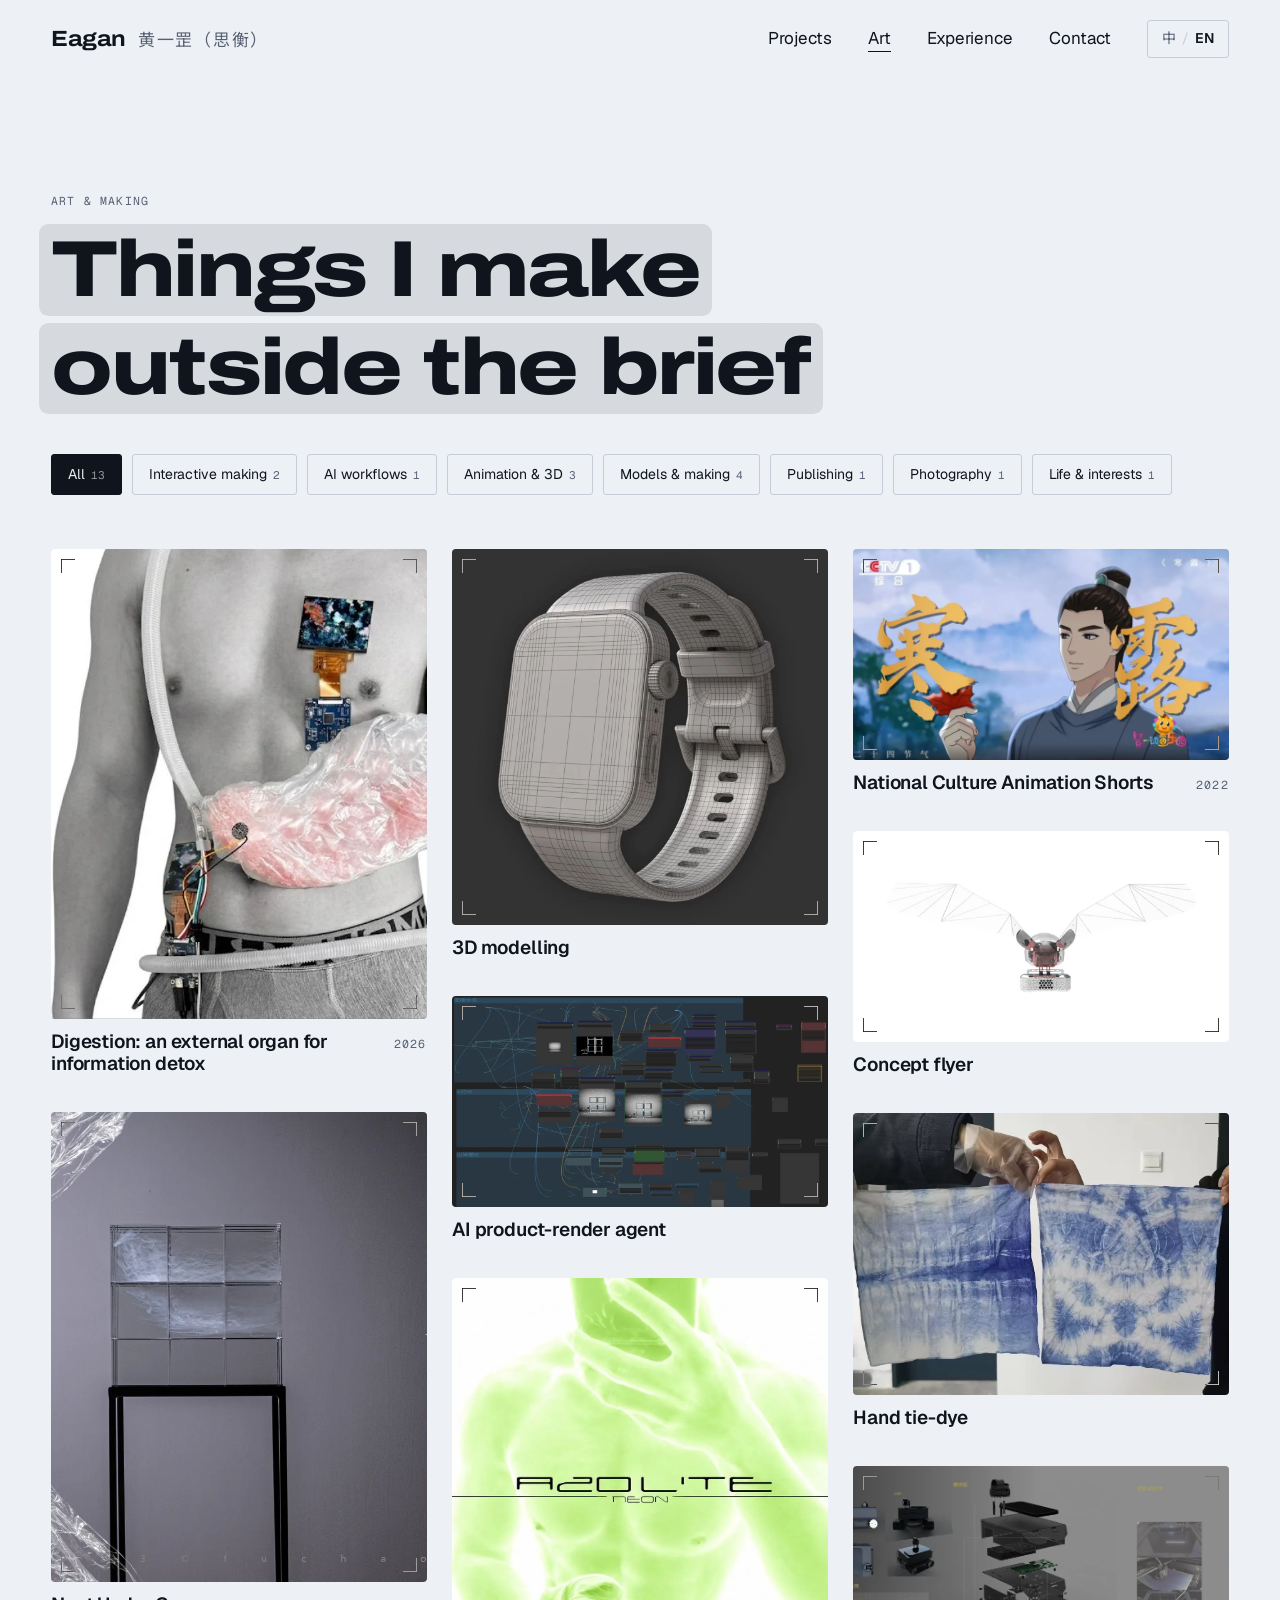
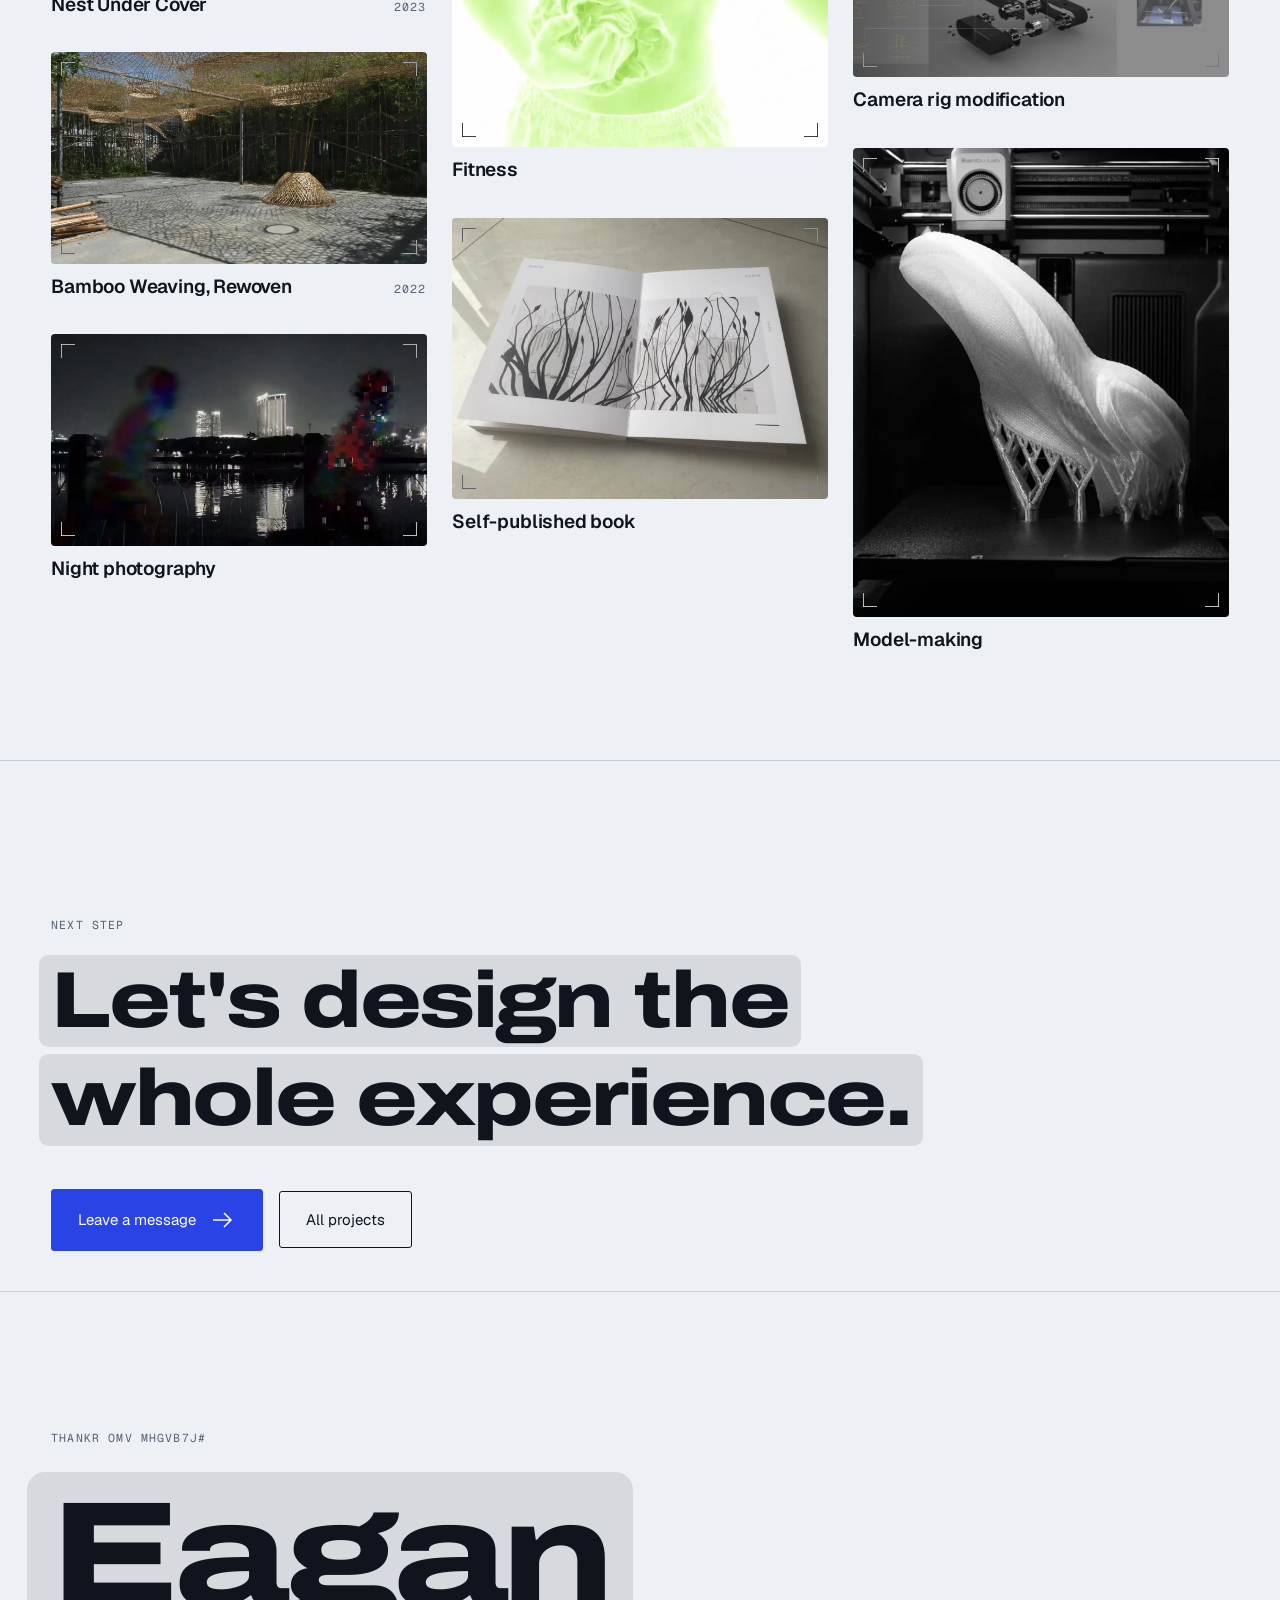
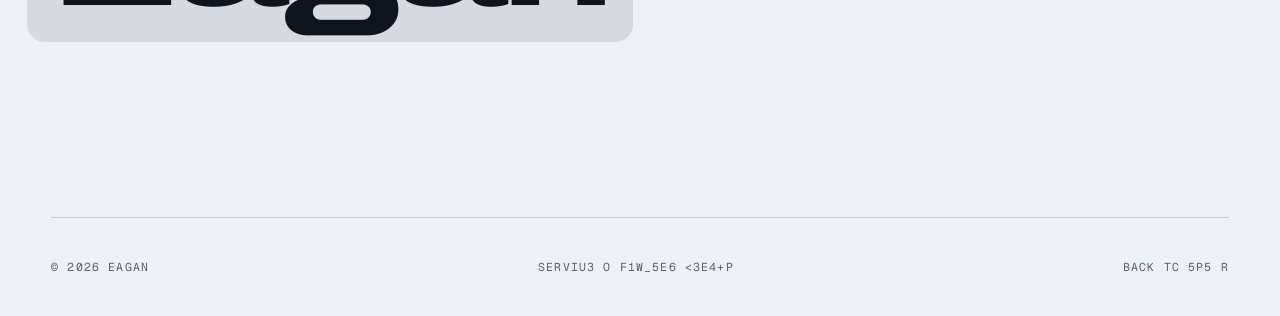
==== commit c8e11e23: "Replace project 4 with Grab Price Shock Recovery; move Digestion to Art Co-Authored-By: Claude Opus " ====
--- a/art.html
+++ b/art.html
@@ -31,59 +31,63 @@
 <section class="page-hero" id="top"><div class="wrap">
   <p class="mono muted" data-reveal="fade"><span class="en">Art &amp; making</span><span class="zh" lang="zh-CN">艺术创作</span></p>
   <h1 class="display h-xl hd" data-split><span class="hl"><span class="en">Things I make outside the brief</span><span class="zh" lang="zh-CN">项目之外，我做的东西</span></span></h1>
-  <div class="filters" role="group" aria-label="Filter" data-reveal style="--d:300ms"><button class="chip" type="button" data-filter="all" aria-pressed="true"><span class="en">All</span><span class="zh" lang="zh-CN">全部</span><span class="n">12</span></button><button class="chip" type="button" data-filter="digital" aria-pressed="false"><span class="en">Interactive making</span><span class="zh" lang="zh-CN">交互造物</span><span class="n">1</span></button><button class="chip" type="button" data-filter="ai" aria-pressed="false"><span class="en">AI workflows</span><span class="zh" lang="zh-CN">AI 工作流</span><span class="n">1</span></button><button class="chip" type="button" data-filter="animation" aria-pressed="false"><span class="en">Animation &amp; 3D</span><span class="zh" lang="zh-CN">动画与三维</span><span class="n">3</span></button><button class="chip" type="button" data-filter="making" aria-pressed="false"><span class="en">Models &amp; making</span><span class="zh" lang="zh-CN">模型与手作</span><span class="n">4</span></button><button class="chip" type="button" data-filter="publishing" aria-pressed="false"><span class="en">Publishing</span><span class="zh" lang="zh-CN">出版</span><span class="n">1</span></button><button class="chip" type="button" data-filter="photo" aria-pressed="false"><span class="en">Photography</span><span class="zh" lang="zh-CN">摄影</span><span class="n">1</span></button><button class="chip" type="button" data-filter="life" aria-pressed="false"><span class="en">Life &amp; interests</span><span class="zh" lang="zh-CN">生活与爱好</span><span class="n">1</span></button></div>
+  <div class="filters" role="group" aria-label="Filter" data-reveal style="--d:300ms"><button class="chip" type="button" data-filter="all" aria-pressed="true"><span class="en">All</span><span class="zh" lang="zh-CN">全部</span><span class="n">13</span></button><button class="chip" type="button" data-filter="digital" aria-pressed="false"><span class="en">Interactive making</span><span class="zh" lang="zh-CN">交互造物</span><span class="n">2</span></button><button class="chip" type="button" data-filter="ai" aria-pressed="false"><span class="en">AI workflows</span><span class="zh" lang="zh-CN">AI 工作流</span><span class="n">1</span></button><button class="chip" type="button" data-filter="animation" aria-pressed="false"><span class="en">Animation &amp; 3D</span><span class="zh" lang="zh-CN">动画与三维</span><span class="n">3</span></button><button class="chip" type="button" data-filter="making" aria-pressed="false"><span class="en">Models &amp; making</span><span class="zh" lang="zh-CN">模型与手作</span><span class="n">4</span></button><button class="chip" type="button" data-filter="publishing" aria-pressed="false"><span class="en">Publishing</span><span class="zh" lang="zh-CN">出版</span><span class="n">1</span></button><button class="chip" type="button" data-filter="photo" aria-pressed="false"><span class="en">Photography</span><span class="zh" lang="zh-CN">摄影</span><span class="n">1</span></button><button class="chip" type="button" data-filter="life" aria-pressed="false"><span class="en">Life &amp; interests</span><span class="zh" lang="zh-CN">生活与爱好</span><span class="n">1</span></button></div>
 </div></section>
 <section class="section" style="padding-top:0"><div class="wrap">
   <div class="art-grid" data-filter-grid><a class="art-item" href="#art-0" data-lightbox="art-0" data-cat="digital" data-cursor="Open" data-reveal style="--d:0ms">
+  <div class="plate-wrap"><figure class="plate photo tall"><img src="assets/img/art/digestion.webp" alt="Digestion: an external organ for information detox" loading="lazy" decoding="async"></figure></div>
+  <div class="art-meta"><span class="art-title"><span class="en">Digestion: an external organ for information detox</span><span class="zh" lang="zh-CN">Digestion：信息排毒的体外器官</span></span><span class="mono muted"><span>2026</span></span></div>
+</a><a class="art-item" href="#art-1" data-lightbox="art-1" data-cat="digital" data-cursor="Open" data-reveal style="--d:90ms">
   <div class="plate-wrap"><figure class="plate photo tall"><img src="assets/img/art/nest-1.webp" alt="Nest Under Cover" loading="lazy" decoding="async"></figure></div>
   <div class="art-meta"><span class="art-title"><span class="en">Nest Under Cover</span><span class="zh" lang="zh-CN">覆巢</span></span><span class="mono muted"><span>2023</span></span></div>
-</a><a class="art-item" href="#art-1" data-lightbox="art-1" data-cat="making" data-cursor="Open" data-reveal style="--d:90ms">
+</a><a class="art-item" href="#art-2" data-lightbox="art-2" data-cat="making" data-cursor="Open" data-reveal style="--d:180ms">
   <div class="plate-wrap"><figure class="plate photo wide"><img src="assets/img/art/bamboo-1.webp" alt="Bamboo Weaving, Rewoven" loading="lazy" decoding="async"></figure></div>
   <div class="art-meta"><span class="art-title"><span class="en">Bamboo Weaving, Rewoven</span><span class="zh" lang="zh-CN">竹编新生</span></span><span class="mono muted"><span>2022</span></span></div>
-</a><a class="art-item" href="#art-2" data-lightbox="art-2" data-cat="photo" data-cursor="Open" data-reveal style="--d:180ms">
+</a><a class="art-item" href="#art-3" data-lightbox="art-3" data-cat="photo" data-cursor="Open" data-reveal style="--d:0ms">
   <div class="plate-wrap"><figure class="plate photo wide"><img src="assets/img/art/night.webp" alt="Night photography" loading="lazy" decoding="async"></figure></div>
   <div class="art-meta"><span class="art-title"><span class="en">Night photography</span><span class="zh" lang="zh-CN">夜景摄影</span></span><span class="mono muted"></span></div>
-</a><a class="art-item" href="#art-3" data-lightbox="art-3" data-cat="animation" data-cursor="Open" data-reveal style="--d:0ms">
+</a><a class="art-item" href="#art-4" data-lightbox="art-4" data-cat="animation" data-cursor="Open" data-reveal style="--d:90ms">
   <div class="plate-wrap"><figure class="plate photo square"><img src="assets/img/art/watch.webp" alt="3D modelling" loading="lazy" decoding="async"></figure></div>
   <div class="art-meta"><span class="art-title"><span class="en">3D modelling</span><span class="zh" lang="zh-CN">三维建模</span></span><span class="mono muted"></span></div>
-</a><a class="art-item" href="#art-4" data-lightbox="art-4" data-cat="ai" data-cursor="Open" data-reveal style="--d:90ms">
+</a><a class="art-item" href="#art-5" data-lightbox="art-5" data-cat="ai" data-cursor="Open" data-reveal style="--d:180ms">
   <div class="plate-wrap"><figure class="plate photo wide"><img src="assets/img/art/ai-agent.webp" alt="AI product-render agent" loading="lazy" decoding="async"></figure></div>
   <div class="art-meta"><span class="art-title"><span class="en">AI product-render agent</span><span class="zh" lang="zh-CN">AI 产品渲染 Agent</span></span><span class="mono muted"></span></div>
-</a><a class="art-item" href="#art-5" data-lightbox="art-5" data-cat="life" data-cursor="Open" data-reveal style="--d:180ms">
+</a><a class="art-item" href="#art-6" data-lightbox="art-6" data-cat="life" data-cursor="Open" data-reveal style="--d:0ms">
   <div class="plate-wrap"><figure class="plate photo tall"><img src="assets/img/art/fitness.webp" alt="Fitness" loading="lazy" decoding="async"></figure></div>
   <div class="art-meta"><span class="art-title"><span class="en">Fitness</span><span class="zh" lang="zh-CN">健身</span></span><span class="mono muted"></span></div>
-</a><a class="art-item" href="#art-6" data-lightbox="art-6" data-cat="publishing" data-cursor="Open" data-reveal style="--d:0ms">
+</a><a class="art-item" href="#art-7" data-lightbox="art-7" data-cat="publishing" data-cursor="Open" data-reveal style="--d:90ms">
   <div class="plate-wrap"><figure class="plate photo land"><img src="assets/img/art/book.webp" alt="Self-published book" loading="lazy" decoding="async"></figure></div>
   <div class="art-meta"><span class="art-title"><span class="en">Self-published book</span><span class="zh" lang="zh-CN">自出版书籍</span></span><span class="mono muted"></span></div>
-</a><a class="art-item" href="#art-7" data-lightbox="art-7" data-cat="animation" data-cursor="Open" data-reveal style="--d:90ms">
+</a><a class="art-item" href="#art-8" data-lightbox="art-8" data-cat="animation" data-cursor="Open" data-reveal style="--d:180ms">
   <div class="plate-wrap"><figure class="plate photo wide"><img src="assets/img/art/cctv-handlu.webp" alt="National Culture Animation Shorts" loading="lazy" decoding="async"></figure></div>
   <div class="art-meta"><span class="art-title"><span class="en">National Culture Animation Shorts</span><span class="zh" lang="zh-CN">国家文化宣传动画短片</span></span><span class="mono muted"><span>2022</span></span></div>
-</a><a class="art-item" href="#art-8" data-lightbox="art-8" data-cat="animation" data-cursor="Open" data-reveal style="--d:180ms">
+</a><a class="art-item" href="#art-9" data-lightbox="art-9" data-cat="animation" data-cursor="Open" data-reveal style="--d:0ms">
   <div class="plate-wrap"><figure class="plate photo wide"><img src="assets/img/art/flyer-c.webp" alt="Concept flyer" loading="lazy" decoding="async"></figure></div>
   <div class="art-meta"><span class="art-title"><span class="en">Concept flyer</span><span class="zh" lang="zh-CN">概念飞行器</span></span><span class="mono muted"></span></div>
-</a><a class="art-item" href="#art-9" data-lightbox="art-9" data-cat="making" data-cursor="Open" data-reveal style="--d:0ms">
+</a><a class="art-item" href="#art-10" data-lightbox="art-10" data-cat="making" data-cursor="Open" data-reveal style="--d:90ms">
   <div class="plate-wrap"><figure class="plate photo land"><img src="assets/img/art/tie-dye.webp" alt="Hand tie-dye" loading="lazy" decoding="async"></figure></div>
   <div class="art-meta"><span class="art-title"><span class="en">Hand tie-dye</span><span class="zh" lang="zh-CN">手工扎染</span></span><span class="mono muted"></span></div>
-</a><a class="art-item" href="#art-10" data-lightbox="art-10" data-cat="making" data-cursor="Open" data-reveal style="--d:90ms">
+</a><a class="art-item" href="#art-11" data-lightbox="art-11" data-cat="making" data-cursor="Open" data-reveal style="--d:180ms">
   <div class="plate-wrap"><figure class="plate photo wide"><img src="assets/img/art/camera-rig.webp" alt="Camera rig modification" loading="lazy" decoding="async"></figure></div>
   <div class="art-meta"><span class="art-title"><span class="en">Camera rig modification</span><span class="zh" lang="zh-CN">摄影器材改装</span></span><span class="mono muted"></span></div>
-</a><a class="art-item" href="#art-11" data-lightbox="art-11" data-cat="making" data-cursor="Open" data-reveal style="--d:180ms">
+</a><a class="art-item" href="#art-12" data-lightbox="art-12" data-cat="making" data-cursor="Open" data-reveal style="--d:0ms">
   <div class="plate-wrap"><figure class="plate photo tall"><img src="assets/img/art/print.webp" alt="Model-making" loading="lazy" decoding="async"></figure></div>
   <div class="art-meta"><span class="art-title"><span class="en">Model-making</span><span class="zh" lang="zh-CN">模型制作</span></span><span class="mono muted"></span></div>
 </a></div>
 </div></section>
-<template id="art-0"><div class="lb-media lb-gal"><figure class="lb-main"><img src="assets/img/art/nest-3.webp" alt="Nest Under Cover" decoding="async"></figure><div class="lb-thumbs"><button class="lb-thumb is-on" type="button" data-src="assets/img/art/nest-3.webp" aria-label="1 / 3"><img src="assets/img/art/nest-3.webp" alt="" loading="lazy" decoding="async"></button><button class="lb-thumb" type="button" data-src="assets/img/art/nest-2.webp" aria-label="2 / 3"><img src="assets/img/art/nest-2.webp" alt="" loading="lazy" decoding="async"></button><button class="lb-thumb" type="button" data-src="assets/img/art/nest-1.webp" aria-label="3 / 3"><img src="assets/img/art/nest-1.webp" alt="" loading="lazy" decoding="async"></button><span class="lb-count mono muted">01 / 03</span></div></div>
-<div class="lb-text"><p class="mono muted"><span class="en">Interactive making</span><span class="zh" lang="zh-CN">交互造物</span> · 2023</p><h2 class="display h-m"><span class="en">Nest Under Cover</span><span class="zh" lang="zh-CN">覆巢</span></h2><p><span class="en">An immersive interactive space made with two classmates at CAFA&#x27;s School of City Design. A laser-engraved display with holographic projection sits inside a projected environment; built on Chinese cultural motifs, with interactive animation made in self-taught UE5 Blueprints. Shown at China&#x27;s first International Digital Art Festival; I led the team to third place in the 15th Lanqiao Cup.</span><span class="zh" lang="zh-CN">与两位同学合作完成的沉浸式交互空间（中央美术学院城市设计学院）。激光雕刻展台结合全息投影，置于投影营造的场域之中；以中国文化元素为题，自学 UE5 蓝图制作交互动画。受邀参展中国首届国际数字艺术节，带队获得第十五届蓝桥杯全国三等奖。</span></p></div></template><template id="art-1"><div class="lb-media lb-gal"><figure class="lb-main"><img src="assets/img/art/bamboo-1.webp" alt="Bamboo Weaving, Rewoven" decoding="async"></figure><div class="lb-thumbs"><button class="lb-thumb is-on" type="button" data-src="assets/img/art/bamboo-1.webp" aria-label="1 / 4"><img src="assets/img/art/bamboo-1.webp" alt="" loading="lazy" decoding="async"></button><button class="lb-thumb" type="button" data-src="assets/img/art/bamboo-2.webp" aria-label="2 / 4"><img src="assets/img/art/bamboo-2.webp" alt="" loading="lazy" decoding="async"></button><button class="lb-thumb" type="button" data-src="assets/img/art/bamboo-3.webp" aria-label="3 / 4"><img src="assets/img/art/bamboo-3.webp" alt="" loading="lazy" decoding="async"></button><button class="lb-thumb" type="button" data-src="assets/img/art/bamboo-4.webp" aria-label="4 / 4"><img src="assets/img/art/bamboo-4.webp" alt="" loading="lazy" decoding="async"></button><span class="lb-count mono muted">01 / 04</span></div></div>
-<div class="lb-text"><p class="mono muted"><span class="en">Models &amp; making</span><span class="zh" lang="zh-CN">模型与手作</span> · 2022</p><h2 class="display h-m"><span class="en">Bamboo Weaving, Rewoven</span><span class="zh" lang="zh-CN">竹编新生</span></h2><p><span class="en">Traditional bamboo weaving combined with parametric modelling. Led a 9-person team from heritage field research in Hangzhou and Fujian through measurement, modelling and bidding to a commercial project built in Hangzhou in 2022. Shown: the finished space in Hangzhou and weaving on site.</span><span class="zh" lang="zh-CN">传统竹编与参数化建模结合。带领 9 人团队，从杭州和福建的非遗田野调研开始，经过空间测量、参数化建模和设计投标，2022 年在杭州实现商业化落地。图为杭州落地后的竹编空间与现场编织。</span></p></div></template><template id="art-2"><div class="lb-media lb-gal"><figure class="lb-main"><img src="assets/img/art/night.webp" alt="Night photography" decoding="async"></figure></div>
-<div class="lb-text"><p class="mono muted"><span class="en">Photography</span><span class="zh" lang="zh-CN">摄影</span></p><h2 class="display h-m"><span class="en">Night photography</span><span class="zh" lang="zh-CN">夜景摄影</span></h2><p><span class="en">A night shot by the river; the figures are broken up with pixel and colour-shift effects.</span><span class="zh" lang="zh-CN">江边夜景，人物用像素化和色彩错位处理。</span></p></div></template><template id="art-3"><div class="lb-media lb-gal"><figure class="lb-main"><img src="assets/img/art/cad-part.webp" alt="3D modelling" decoding="async"></figure><div class="lb-thumbs"><button class="lb-thumb is-on" type="button" data-src="assets/img/art/cad-part.webp" aria-label="1 / 2"><img src="assets/img/art/cad-part.webp" alt="" loading="lazy" decoding="async"></button><button class="lb-thumb" type="button" data-src="assets/img/art/watch.webp" aria-label="2 / 2"><img src="assets/img/art/watch.webp" alt="" loading="lazy" decoding="async"></button><span class="lb-count mono muted">01 / 02</span></div></div>
-<div class="lb-text"><p class="mono muted"><span class="en">Animation &amp; 3D</span><span class="zh" lang="zh-CN">动画与三维</span></p><h2 class="display h-m"><span class="en">3D modelling</span><span class="zh" lang="zh-CN">三维建模</span></h2><p><span class="en">3D modelling: a mechanical part built to the dimensions of an engineering drawing, and a subdivision-surface smartwatch (shown as its wireframe).</span><span class="zh" lang="zh-CN">三维建模：按工程图尺寸建模的机械零件，以及细分曲面建模的智能手表（图为布线）。</span></p></div></template><template id="art-4"><div class="lb-media lb-gal"><figure class="lb-main"><img src="assets/img/art/ai-agent.webp" alt="AI product-render agent" decoding="async"></figure></div>
-<div class="lb-text"><p class="mono muted"><span class="en">AI workflows</span><span class="zh" lang="zh-CN">AI 工作流</span></p><h2 class="display h-m"><span class="en">AI product-render agent</span><span class="zh" lang="zh-CN">AI 产品渲染 Agent</span></h2><p><span class="en">A ComfyUI node workflow I built that turns a product line drawing into a presentable render in three stages: image generation, IC-Light relighting and edge repainting. Shown: the full workflow.</span><span class="zh" lang="zh-CN">我搭建的 ComfyUI 节点工作流，把产品线稿变成可展示的渲染图，分三段完成：图像生成、IC-Light 重新打光、边缘重绘。图为工作流全貌。</span></p></div></template><template id="art-5"><div class="lb-media lb-gal"><figure class="lb-main"><img src="assets/img/art/fitness.webp" alt="Fitness" decoding="async"></figure></div>
-<div class="lb-text"><p class="mono muted"><span class="en">Life &amp; interests</span><span class="zh" lang="zh-CN">生活与爱好</span></p><h2 class="display h-m"><span class="en">Fitness</span><span class="zh" lang="zh-CN">健身</span></h2><p><span class="en">Training is my daily practice of discipline and body awareness. Shown: a poster I made around it.</span><span class="zh" lang="zh-CN">健身是我日常的自律和身体感知练习。图为以此为题做的一张视觉海报。</span></p></div></template><template id="art-6"><div class="lb-media lb-gal"><figure class="lb-main"><img src="assets/img/art/book.webp" alt="Self-published book" decoding="async"></figure></div>
-<div class="lb-text"><p class="mono muted"><span class="en">Publishing</span><span class="zh" lang="zh-CN">出版</span></p><h2 class="display h-m"><span class="en">Self-published book</span><span class="zh" lang="zh-CN">自出版书籍</span></h2><p><span class="en">A book I published myself. Shown: an inside spread, black plant silhouettes laid over photographs.</span><span class="zh" lang="zh-CN">我自己出版的一本书。图为内页跨页：黑色的植物剪影叠在实景照片之上。</span></p></div></template><template id="art-7"><div class="lb-media lb-gal"><figure class="lb-main"><img src="assets/img/art/cctv-handlu.webp" alt="National Culture Animation Shorts" decoding="async"></figure></div>
-<div class="lb-text"><p class="mono muted"><span class="en">Animation &amp; 3D</span><span class="zh" lang="zh-CN">动画与三维</span> · 2022</p><h2 class="display h-m"><span class="en">National Culture Animation Shorts</span><span class="zh" lang="zh-CN">国家文化宣传动画短片</span></h2><p><span class="en">3 characters, 8 scenes and 9 props for three national cultural promotion shorts at CCTV Pioneer Media, broadcast on CCTV-1 in November 2022. Shown: a frame from Cold Dew (Twenty-Four Solar Terms) as aired on CCTV-1.</span><span class="zh" lang="zh-CN">在央视先锋传媒为三部国家文化宣传动画短片设计 3 个角色、8 个场景和 9 个道具，2022 年 11 月在 CCTV-1 播出。图为 CCTV-1 播出的《寒露》画面（二十四节气）。</span></p></div></template><template id="art-8"><div class="lb-media lb-gal"><figure class="lb-main"><img src="assets/img/art/flyer.webp" alt="Concept flyer" decoding="async"></figure></div>
-<div class="lb-text"><p class="mono muted"><span class="en">Animation &amp; 3D</span><span class="zh" lang="zh-CN">动画与三维</span></p><h2 class="display h-m"><span class="en">Concept flyer</span><span class="zh" lang="zh-CN">概念飞行器</span></h2><p><span class="en">3D modelling and rendering of a concept flyer: a transparent body that shows its inner structure, with ribbed membrane wings. Three angles shown.</span><span class="zh" lang="zh-CN">概念飞行器的三维建模与渲染：透明机身露出内部结构，两侧是带骨架的膜翼。图为三个角度。</span></p></div></template><template id="art-9"><div class="lb-media lb-gal"><figure class="lb-main"><img src="assets/img/art/tie-dye.webp" alt="Hand tie-dye" decoding="async"></figure></div>
-<div class="lb-text"><p class="mono muted"><span class="en">Models &amp; making</span><span class="zh" lang="zh-CN">模型与手作</span></p><h2 class="display h-m"><span class="en">Hand tie-dye</span><span class="zh" lang="zh-CN">手工扎染</span></h2><p><span class="en">Hand tie-dye: two cloths folded and bound in different ways come out with quite different patterns.</span><span class="zh" lang="zh-CN">手工扎染：两块方巾用不同的折叠和捆扎方式，染出完全不同的纹样。</span></p></div></template><template id="art-10"><div class="lb-media lb-gal"><figure class="lb-main"><img src="assets/img/art/camera-rig.webp" alt="Camera rig modification" decoding="async"></figure></div>
-<div class="lb-text"><p class="mono muted"><span class="en">Models &amp; making</span><span class="zh" lang="zh-CN">模型与手作</span></p><h2 class="display h-m"><span class="en">Camera rig modification</span><span class="zh" lang="zh-CN">摄影器材改装</span></h2><p><span class="en">A tracked rover rebuilt as a phone camera platform: I wrote the control code, drew the exploded view and assembly details, 3D-printed the housing and put it together. Shown: from code to the finished rig.</span><span class="zh" lang="zh-CN">把履带小车改装成手机拍摄平台：编写运行代码，绘制爆炸图和组装细节，3D 打印外壳后组装成实物。图为从代码到成品的过程。</span></p></div></template><template id="art-11"><div class="lb-media lb-gal"><figure class="lb-main"><img src="assets/img/art/print.webp" alt="Model-making" decoding="async"></figure></div>
+<template id="art-0"><div class="lb-media lb-gal"><figure class="lb-main"><img src="assets/img/digestion/hero.jpg" alt="Digestion: an external organ for information detox" decoding="async"></figure><div class="lb-thumbs"><button class="lb-thumb is-on" type="button" data-src="assets/img/digestion/hero.jpg" aria-label="1 / 7"><img src="assets/img/digestion/hero.jpg" alt="" loading="lazy" decoding="async"></button><button class="lb-thumb" type="button" data-src="assets/img/digestion/01.jpg" aria-label="2 / 7"><img src="assets/img/digestion/01.jpg" alt="" loading="lazy" decoding="async"></button><button class="lb-thumb" type="button" data-src="assets/img/digestion/02.jpg" aria-label="3 / 7"><img src="assets/img/digestion/02.jpg" alt="" loading="lazy" decoding="async"></button><button class="lb-thumb" type="button" data-src="assets/img/digestion/03.jpg" aria-label="4 / 7"><img src="assets/img/digestion/03.jpg" alt="" loading="lazy" decoding="async"></button><button class="lb-thumb" type="button" data-src="assets/img/digestion/04.jpg" aria-label="5 / 7"><img src="assets/img/digestion/04.jpg" alt="" loading="lazy" decoding="async"></button><button class="lb-thumb" type="button" data-src="assets/img/digestion/05.jpg" aria-label="6 / 7"><img src="assets/img/digestion/05.jpg" alt="" loading="lazy" decoding="async"></button><button class="lb-thumb" type="button" data-src="assets/img/digestion/06.jpg" aria-label="7 / 7"><img src="assets/img/digestion/06.jpg" alt="" loading="lazy" decoding="async"></button><span class="lb-count mono muted">01 / 07</span></div></div>
+<div class="lb-text"><p class="mono muted"><span class="en">Interactive making</span><span class="zh" lang="zh-CN">交互造物</span> · 2026</p><h2 class="display h-m"><span class="en">Digestion: an external organ for information detox</span><span class="zh" lang="zh-CN">Digestion：信息排毒的体外器官</span></h2><p><span class="en">A wearable &quot;external information stomach&quot; that reads the colours of what you watch on your phone and shows, through light and video, how well your mind is digesting it. An RGB sensor maps screen time onto a pH colour scale: green for learning, orange for entertainment, blue for social. When orange and blue pile up, the light turns red and the video turns turbulent. Built with PLA tube and film, resin, LED strips, screens and Arduino (11/2025 – 01/2026). Shown: the piece worn, then the six project boards.</span><span class="zh" lang="zh-CN">一个可穿戴的「体外信息胃」：读取你在手机上看的内容的颜色，再用光和影像显示大脑消化得怎么样。RGB 传感器把屏幕时间映射到 pH 色卡：绿色是学习，橙色是娱乐，蓝色是社交；橙色和蓝色堆积时，灯光变红，影像变得躁动。用 PLA 管与薄膜、树脂、LED 灯带、屏幕和 Arduino 制作（2025.11 – 2026.01）。图为佩戴效果和六张作品展板。</span></p></div></template><template id="art-1"><div class="lb-media lb-gal"><figure class="lb-main"><img src="assets/img/art/nest-3.webp" alt="Nest Under Cover" decoding="async"></figure><div class="lb-thumbs"><button class="lb-thumb is-on" type="button" data-src="assets/img/art/nest-3.webp" aria-label="1 / 3"><img src="assets/img/art/nest-3.webp" alt="" loading="lazy" decoding="async"></button><button class="lb-thumb" type="button" data-src="assets/img/art/nest-2.webp" aria-label="2 / 3"><img src="assets/img/art/nest-2.webp" alt="" loading="lazy" decoding="async"></button><button class="lb-thumb" type="button" data-src="assets/img/art/nest-1.webp" aria-label="3 / 3"><img src="assets/img/art/nest-1.webp" alt="" loading="lazy" decoding="async"></button><span class="lb-count mono muted">01 / 03</span></div></div>
+<div class="lb-text"><p class="mono muted"><span class="en">Interactive making</span><span class="zh" lang="zh-CN">交互造物</span> · 2023</p><h2 class="display h-m"><span class="en">Nest Under Cover</span><span class="zh" lang="zh-CN">覆巢</span></h2><p><span class="en">An immersive interactive space made with two classmates at CAFA&#x27;s School of City Design. A laser-engraved display with holographic projection sits inside a projected environment; built on Chinese cultural motifs, with interactive animation made in self-taught UE5 Blueprints. Shown at China&#x27;s first International Digital Art Festival; I led the team to third place in the 15th Lanqiao Cup.</span><span class="zh" lang="zh-CN">与两位同学合作完成的沉浸式交互空间（中央美术学院城市设计学院）。激光雕刻展台结合全息投影，置于投影营造的场域之中；以中国文化元素为题，自学 UE5 蓝图制作交互动画。受邀参展中国首届国际数字艺术节，带队获得第十五届蓝桥杯全国三等奖。</span></p></div></template><template id="art-2"><div class="lb-media lb-gal"><figure class="lb-main"><img src="assets/img/art/bamboo-1.webp" alt="Bamboo Weaving, Rewoven" decoding="async"></figure><div class="lb-thumbs"><button class="lb-thumb is-on" type="button" data-src="assets/img/art/bamboo-1.webp" aria-label="1 / 4"><img src="assets/img/art/bamboo-1.webp" alt="" loading="lazy" decoding="async"></button><button class="lb-thumb" type="button" data-src="assets/img/art/bamboo-2.webp" aria-label="2 / 4"><img src="assets/img/art/bamboo-2.webp" alt="" loading="lazy" decoding="async"></button><button class="lb-thumb" type="button" data-src="assets/img/art/bamboo-3.webp" aria-label="3 / 4"><img src="assets/img/art/bamboo-3.webp" alt="" loading="lazy" decoding="async"></button><button class="lb-thumb" type="button" data-src="assets/img/art/bamboo-4.webp" aria-label="4 / 4"><img src="assets/img/art/bamboo-4.webp" alt="" loading="lazy" decoding="async"></button><span class="lb-count mono muted">01 / 04</span></div></div>
+<div class="lb-text"><p class="mono muted"><span class="en">Models &amp; making</span><span class="zh" lang="zh-CN">模型与手作</span> · 2022</p><h2 class="display h-m"><span class="en">Bamboo Weaving, Rewoven</span><span class="zh" lang="zh-CN">竹编新生</span></h2><p><span class="en">Traditional bamboo weaving combined with parametric modelling. Led a 9-person team from heritage field research in Hangzhou and Fujian through measurement, modelling and bidding to a commercial project built in Hangzhou in 2022. Shown: the finished space in Hangzhou and weaving on site.</span><span class="zh" lang="zh-CN">传统竹编与参数化建模结合。带领 9 人团队，从杭州和福建的非遗田野调研开始，经过空间测量、参数化建模和设计投标，2022 年在杭州实现商业化落地。图为杭州落地后的竹编空间与现场编织。</span></p></div></template><template id="art-3"><div class="lb-media lb-gal"><figure class="lb-main"><img src="assets/img/art/night.webp" alt="Night photography" decoding="async"></figure></div>
+<div class="lb-text"><p class="mono muted"><span class="en">Photography</span><span class="zh" lang="zh-CN">摄影</span></p><h2 class="display h-m"><span class="en">Night photography</span><span class="zh" lang="zh-CN">夜景摄影</span></h2><p><span class="en">A night shot by the river; the figures are broken up with pixel and colour-shift effects.</span><span class="zh" lang="zh-CN">江边夜景，人物用像素化和色彩错位处理。</span></p></div></template><template id="art-4"><div class="lb-media lb-gal"><figure class="lb-main"><img src="assets/img/art/cad-part.webp" alt="3D modelling" decoding="async"></figure><div class="lb-thumbs"><button class="lb-thumb is-on" type="button" data-src="assets/img/art/cad-part.webp" aria-label="1 / 2"><img src="assets/img/art/cad-part.webp" alt="" loading="lazy" decoding="async"></button><button class="lb-thumb" type="button" data-src="assets/img/art/watch.webp" aria-label="2 / 2"><img src="assets/img/art/watch.webp" alt="" loading="lazy" decoding="async"></button><span class="lb-count mono muted">01 / 02</span></div></div>
+<div class="lb-text"><p class="mono muted"><span class="en">Animation &amp; 3D</span><span class="zh" lang="zh-CN">动画与三维</span></p><h2 class="display h-m"><span class="en">3D modelling</span><span class="zh" lang="zh-CN">三维建模</span></h2><p><span class="en">3D modelling: a mechanical part built to the dimensions of an engineering drawing, and a subdivision-surface smartwatch (shown as its wireframe).</span><span class="zh" lang="zh-CN">三维建模：按工程图尺寸建模的机械零件，以及细分曲面建模的智能手表（图为布线）。</span></p></div></template><template id="art-5"><div class="lb-media lb-gal"><figure class="lb-main"><img src="assets/img/art/ai-agent.webp" alt="AI product-render agent" decoding="async"></figure></div>
+<div class="lb-text"><p class="mono muted"><span class="en">AI workflows</span><span class="zh" lang="zh-CN">AI 工作流</span></p><h2 class="display h-m"><span class="en">AI product-render agent</span><span class="zh" lang="zh-CN">AI 产品渲染 Agent</span></h2><p><span class="en">A ComfyUI node workflow I built that turns a product line drawing into a presentable render in three stages: image generation, IC-Light relighting and edge repainting. Shown: the full workflow.</span><span class="zh" lang="zh-CN">我搭建的 ComfyUI 节点工作流，把产品线稿变成可展示的渲染图，分三段完成：图像生成、IC-Light 重新打光、边缘重绘。图为工作流全貌。</span></p></div></template><template id="art-6"><div class="lb-media lb-gal"><figure class="lb-main"><img src="assets/img/art/fitness.webp" alt="Fitness" decoding="async"></figure></div>
+<div class="lb-text"><p class="mono muted"><span class="en">Life &amp; interests</span><span class="zh" lang="zh-CN">生活与爱好</span></p><h2 class="display h-m"><span class="en">Fitness</span><span class="zh" lang="zh-CN">健身</span></h2><p><span class="en">Training is my daily practice of discipline and body awareness. Shown: a poster I made around it.</span><span class="zh" lang="zh-CN">健身是我日常的自律和身体感知练习。图为以此为题做的一张视觉海报。</span></p></div></template><template id="art-7"><div class="lb-media lb-gal"><figure class="lb-main"><img src="assets/img/art/book.webp" alt="Self-published book" decoding="async"></figure></div>
+<div class="lb-text"><p class="mono muted"><span class="en">Publishing</span><span class="zh" lang="zh-CN">出版</span></p><h2 class="display h-m"><span class="en">Self-published book</span><span class="zh" lang="zh-CN">自出版书籍</span></h2><p><span class="en">A book I published myself. Shown: an inside spread, black plant silhouettes laid over photographs.</span><span class="zh" lang="zh-CN">我自己出版的一本书。图为内页跨页：黑色的植物剪影叠在实景照片之上。</span></p></div></template><template id="art-8"><div class="lb-media lb-gal"><figure class="lb-main"><img src="assets/img/art/cctv-handlu.webp" alt="National Culture Animation Shorts" decoding="async"></figure></div>
+<div class="lb-text"><p class="mono muted"><span class="en">Animation &amp; 3D</span><span class="zh" lang="zh-CN">动画与三维</span> · 2022</p><h2 class="display h-m"><span class="en">National Culture Animation Shorts</span><span class="zh" lang="zh-CN">国家文化宣传动画短片</span></h2><p><span class="en">3 characters, 8 scenes and 9 props for three national cultural promotion shorts at CCTV Pioneer Media, broadcast on CCTV-1 in November 2022. Shown: a frame from Cold Dew (Twenty-Four Solar Terms) as aired on CCTV-1.</span><span class="zh" lang="zh-CN">在央视先锋传媒为三部国家文化宣传动画短片设计 3 个角色、8 个场景和 9 个道具，2022 年 11 月在 CCTV-1 播出。图为 CCTV-1 播出的《寒露》画面（二十四节气）。</span></p></div></template><template id="art-9"><div class="lb-media lb-gal"><figure class="lb-main"><img src="assets/img/art/flyer.webp" alt="Concept flyer" decoding="async"></figure></div>
+<div class="lb-text"><p class="mono muted"><span class="en">Animation &amp; 3D</span><span class="zh" lang="zh-CN">动画与三维</span></p><h2 class="display h-m"><span class="en">Concept flyer</span><span class="zh" lang="zh-CN">概念飞行器</span></h2><p><span class="en">3D modelling and rendering of a concept flyer: a transparent body that shows its inner structure, with ribbed membrane wings. Three angles shown.</span><span class="zh" lang="zh-CN">概念飞行器的三维建模与渲染：透明机身露出内部结构，两侧是带骨架的膜翼。图为三个角度。</span></p></div></template><template id="art-10"><div class="lb-media lb-gal"><figure class="lb-main"><img src="assets/img/art/tie-dye.webp" alt="Hand tie-dye" decoding="async"></figure></div>
+<div class="lb-text"><p class="mono muted"><span class="en">Models &amp; making</span><span class="zh" lang="zh-CN">模型与手作</span></p><h2 class="display h-m"><span class="en">Hand tie-dye</span><span class="zh" lang="zh-CN">手工扎染</span></h2><p><span class="en">Hand tie-dye: two cloths folded and bound in different ways come out with quite different patterns.</span><span class="zh" lang="zh-CN">手工扎染：两块方巾用不同的折叠和捆扎方式，染出完全不同的纹样。</span></p></div></template><template id="art-11"><div class="lb-media lb-gal"><figure class="lb-main"><img src="assets/img/art/camera-rig.webp" alt="Camera rig modification" decoding="async"></figure></div>
+<div class="lb-text"><p class="mono muted"><span class="en">Models &amp; making</span><span class="zh" lang="zh-CN">模型与手作</span></p><h2 class="display h-m"><span class="en">Camera rig modification</span><span class="zh" lang="zh-CN">摄影器材改装</span></h2><p><span class="en">A tracked rover rebuilt as a phone camera platform: I wrote the control code, drew the exploded view and assembly details, 3D-printed the housing and put it together. Shown: from code to the finished rig.</span><span class="zh" lang="zh-CN">把履带小车改装成手机拍摄平台：编写运行代码，绘制爆炸图和组装细节，3D 打印外壳后组装成实物。图为从代码到成品的过程。</span></p></div></template><template id="art-12"><div class="lb-media lb-gal"><figure class="lb-main"><img src="assets/img/art/print.webp" alt="Model-making" decoding="async"></figure></div>
 <div class="lb-text"><p class="mono muted"><span class="en">Models &amp; making</span><span class="zh" lang="zh-CN">模型与手作</span></p><h2 class="display h-m"><span class="en">Model-making</span><span class="zh" lang="zh-CN">模型制作</span></h2><p><span class="en">A curved model mid-print on a 3D printer, with tree supports holding up the overhangs.</span><span class="zh" lang="zh-CN">3D 打印中的曲面模型，树状支撑托住悬空的部分。</span></p></div></template>
 <div class="lightbox" role="dialog" aria-modal="true" aria-label="Artwork" hidden>
   <button class="lb-close mono" type="button" data-lb-close><span class="en">Close</span><span class="zh" lang="zh-CN">关闭</span> ✕</button>
--- a/assets/site.css
+++ b/assets/site.css
@@ -704,11 +704,14 @@
 html[data-lang="zh"] .h-xl { font-size: clamp(38px, 9vw, 140px); }
 
 /* hero: a long, thin poster arrow pointing at the work */
-.hero-arrow { position: absolute; right: 0; bottom: 4%; width: clamp(44px, 5vw, 76px); color: var(--ink); }
-.hero-arrow svg { display: block; width: 100%; height: auto; overflow: visible; clip-path: inset(0 0 100% 0); animation: arrow-in 1.6s var(--ease) .9s forwards; transition: transform .6s var(--ease); }
-.hero-arrow:hover svg { transform: translateY(12px); }
+.hero-arrow { position: absolute; right: 0; top: 6%; bottom: 4%; width: clamp(44px, 5vw, 76px); color: var(--ink); }
+/* the shaft stretches to the name's height, so the arrow never reaches up into the header */
+.hero-arrow .ha-in { display: flex; flex-direction: column; align-items: center; height: 100%; clip-path: inset(0 0 100% 0); animation: arrow-in 1.6s var(--ease) .9s forwards; transition: transform .6s var(--ease); }
+.hero-arrow .ha-shaft { flex: 1; width: 1.5px; background: currentColor; }
+.hero-arrow svg { display: block; width: 100%; height: auto; overflow: visible; }
+.hero-arrow:hover .ha-in { transform: translateY(12px); }
 @keyframes arrow-in { to { clip-path: inset(0 0 -4% 0); } }
-@media (max-width: 640px) { .hero-arrow { width: 40px; bottom: 0; } }
+@media (max-width: 640px) { .hero-arrow { width: 32px; top: 0; bottom: -28px; } }
 
 /* =====================================================================
    Selected projects: four panels. The open panel shows the real object on
@@ -777,7 +780,7 @@
 .xp-more { overflow: hidden; }
 .xp-panel.is-active .xp-more { grid-template-rows: 1fr; opacity: 1; transition-delay: .25s; }
 .xp-more-in { overflow: hidden; }
-.xp-title { margin: 10px 0 0; font-family: var(--f-display); font-weight: 500; font-size: clamp(17px, 1.4vw, 21px); line-height: 1.3; letter-spacing: -.01em; max-width: 34ch; }
+.xp-title { margin: 10px 0 0; font-family: var(--f-display); font-weight: 500; font-size: clamp(17px, 1.4vw, 21px); line-height: 1.3; letter-spacing: -.01em; max-width: 34ch; text-wrap: balance; }
 .xp-sum { margin: 8px 0 0; font-size: 14.5px; line-height: 1.55; max-width: 52ch; opacity: .68; }
 .xp-go { display: inline-flex; align-items: center; gap: 10px; margin-top: 16px; padding: 10px 14px; border: 1px solid currentColor; border-radius: 3px; transition: background-color .3s, color .3s; }
 .xp-go svg { width: 18px; height: 18px; transition: transform .5s var(--ease); }
@@ -1235,3 +1238,109 @@
   .art-grid { display: flex; flex-direction: column; }
   .art-grid .art-item:has(.plate.photo) { order: -1; }
 }
+
+/* ---------- v30 larger header (the hero status row is gone); hidden spam trap ---------- */
+.site-head .wrap { padding-block: 20px; }
+.brand { font-size: 22px; gap: 12px; }
+.brand .cjk { font-size: 17px; }
+.nav a { font-size: 17px; }
+.lang-btn { padding: 7px 14px; font-size: 14px; }
+@media (max-width: 640px) {
+  .site-head .wrap { padding-block: 14px; }
+  .brand { font-size: 20px; }
+}
+@media (max-width: 520px) {
+  .brand { font-size: 19px; }
+  .nav a { font-size: 15px; }
+  .lang-btn { padding: 6px 12px; font-size: 13px; }
+}
+@media (max-width: 360px) { .nav a { font-size: 14px; } .nav { gap: 10px; } }
+.msg-form .hp { position: absolute; left: -9999px; width: 1px; height: 1px; opacity: 0; pointer-events: none; }
+
+/* ---------- v33 diagrams for the Grab project: 2x2 matrix, blanket vs targeted,
+   emotion curve, decision steps, assumption bars, prototype link ---------- */
+.vz-quad-grid { display: grid; grid-template-columns: minmax(84px, 1.1fr) minmax(0, 2fr) minmax(0, 2fr); gap: 2px; }
+.vz-qc { font-size: 10.5px; color: var(--muted); padding: 0 4px 8px; }
+.vz-qr { font-size: 10.5px; color: var(--muted); align-self: center; padding-right: 12px; }
+.vz-cell { background: var(--surface); padding: 18px 18px 20px; min-height: 108px; display: grid; gap: 6px; align-content: start; transition: background-color .3s; }
+.vz-cell b { font-family: var(--f-head); font-stretch: 112%; font-weight: 700; font-size: clamp(16px, 1.4vw, 19px); line-height: 1.25; }
+.vz-cell span { color: var(--muted); font-size: 14px; }
+.vz-cell.is-key { background: var(--accent); color: var(--accent-ink); }
+.vz-cell.is-key span { color: inherit; opacity: .8; }
+.vz-quad .vz-q { text-align: left; margin-top: 18px; }
+
+.vz-vs-row { display: grid; grid-template-columns: minmax(0, 1.4fr) minmax(0, 1fr) minmax(0, 1fr); gap: 14px; align-items: baseline; padding: 12px 0; border-top: 1px solid var(--line); }
+.vz-vs-head { border-top: 0; padding-top: 0; }
+.vz-vs-head b { font-family: var(--f-head); font-stretch: 112%; font-weight: 700; font-size: 15px; }
+.vz-vs-head b.is-key { color: var(--accent); }
+.vz-vs-row > span:first-child { color: var(--muted); font-size: 15px; }
+.vz-vs-v { font-weight: 600; font-size: clamp(20px, 2vw, 28px); letter-spacing: -.02em; font-variant-numeric: tabular-nums; }
+.vz-vs-v.is-key { color: var(--accent); }
+.vz-vs-row:last-of-type .vz-vs-v { font-size: clamp(24px, 2.6vw, 36px); }
+.vz-vs-foot { margin: 14px 0 0; }
+.vz-vs-foot span { display: inline-block; background: var(--ink); color: var(--bg); padding: 8px 14px; font-family: var(--f-head); font-stretch: 112%; font-weight: 700; }
+
+.vz-cv-svg { display: block; width: 100%; height: auto; overflow: visible; }
+.vz-cv-svg.m { display: none; }
+.vz-cv-calm { stroke: var(--line); stroke-width: 1; stroke-dasharray: 4 4; vector-effect: non-scaling-stroke; }
+.vz-cv-lab { font-family: var(--f-mono); font-size: 11px; fill: var(--muted); }
+.vz-cv-line { fill: none; stroke: var(--ink); stroke-width: 1.6; vector-effect: non-scaling-stroke; stroke-dasharray: 4; stroke-dashoffset: 0; transition: stroke-dashoffset 1.6s var(--ease) .2s; }
+.js .vz:not(.is-in) .vz-cv-line { stroke-dashoffset: 4; }
+.vz-cv-pt { fill: var(--bg); stroke: var(--ink); stroke-width: 1.2; vector-effect: non-scaling-stroke; }
+.vz-cv-in { fill: var(--accent); }
+.vz-cv-n { font-family: var(--f-mono); font-size: 12px; font-weight: 600; fill: var(--accent-ink); }
+.vz-cv ol { list-style: none; margin: 10px 0 0; padding: 0; display: grid; grid-template-columns: repeat(var(--n), minmax(0, 1fr)); text-align: center; }
+.vz-cv li { display: grid; gap: 2px; font-size: 14px; line-height: 1.3; padding: 0 2px; }
+.vz-cv li .mono { font-size: 10px; color: var(--muted); }
+.vz-cv li.is-key { color: var(--accent); font-weight: 600; }
+
+.vz-decide ol { list-style: none; margin: 0; padding: 0; display: grid; grid-template-columns: repeat(3, minmax(0, 1fr)); gap: 2px; counter-reset: none; }
+.vz-decide li { position: relative; background: var(--surface); padding: 16px 18px 18px; display: grid; gap: 6px; align-content: start; min-height: 132px; }
+.vz-decide li b { font-family: var(--f-head); font-stretch: 112%; font-weight: 700; font-size: 17px; line-height: 1.25; }
+.vz-decide .vz-dn { font-size: 10.5px; color: var(--muted); }
+.vz-decide .vz-r { color: var(--muted); font-size: 14px; line-height: 1.45; }
+.vz-decide em { justify-self: start; font-style: normal; font-size: 10px; letter-spacing: .06em; padding: 3px 8px; border: 1px solid var(--line); border-radius: 3px; margin-top: 4px; }
+.vz-decide li.is-key { box-shadow: inset 0 3px 0 var(--accent); }
+.vz-decide li.is-key em { background: var(--accent); border-color: var(--accent); color: var(--accent-ink); }
+
+.vz-tn-row { display: grid; grid-template-columns: minmax(120px, 2.2fr) minmax(0, 5fr) 84px; gap: 14px; align-items: center; padding: 7px 0; }
+.vz-tn-row > span { font-size: 14px; line-height: 1.35; }
+.vz-tn-row.is-base > span { font-weight: 600; }
+.vz-tn-track { position: relative; height: 18px; }
+.vz-tn-track::before { content: ""; position: absolute; left: var(--z); top: -7px; bottom: -7px; width: 1px; background: var(--ink); }
+.vz-tn-track i { position: absolute; top: 2px; height: 14px; border-radius: 3px; transform-origin: right; transition: transform 1s var(--ease) .2s; }
+.vz-tn-track i.pos { background: var(--accent); transform-origin: left; }
+.vz-tn-track i.neg { background: color-mix(in oklab, var(--ink) 55%, var(--bg)); }
+.js .vz:not(.is-in) .vz-tn-track i { transform: scaleX(0); }
+.vz-tn-row em { font-style: normal; font-size: 12px; text-align: right; font-variant-numeric: tabular-nums; }
+.vz-tn-row.is-base em { color: var(--accent); font-weight: 600; }
+
+.vz-link { display: grid; gap: 8px; justify-items: start; border: 1px solid var(--ink); padding: 22px 24px 24px; transition: background-color .3s; }
+.vz-link:hover { background: var(--surface); }
+.vz-link .vz-k { margin: 0; color: var(--accent); }
+.vz-link b { font-family: var(--f-head); font-stretch: 118%; font-weight: 800; font-size: clamp(22px, 2.2vw, 30px); line-height: 1.15; }
+.vz-link .vz-r { color: var(--muted); font-size: 15px; line-height: 1.55; max-width: 60ch; }
+.vz-link .btn { margin-top: 8px; pointer-events: none; }
+
+@media (max-width: 900px) {
+  .vz-decide ol { grid-template-columns: repeat(2, minmax(0, 1fr)); }
+}
+@media (max-width: 640px) {
+  .vz-quad-grid { grid-template-columns: minmax(0, 1fr) minmax(0, 1fr); }
+  .vz-quad-grid > span:first-child { display: none; }
+  .vz-qr { grid-column: 1 / -1; padding: 12px 0 4px; }
+  .vz-cell { min-height: 96px; padding: 14px; }
+  .vz-vs-row { grid-template-columns: minmax(0, 1.2fr) minmax(0, 1fr) minmax(0, 1fr); gap: 10px; }
+  .vz-vs-row > span:first-child { font-size: 13px; }
+  .vz-vs-v { font-size: 18px; }
+  .vz-vs-row:last-of-type .vz-vs-v { font-size: 20px; }
+  .vz-vs-head b { font-size: 13px; }
+  .vz-cv-svg.d { display: none; }
+  .vz-cv-svg.m { display: block; }
+  .vz-cv li { font-size: 11px; }
+  .vz-cv li .mono { display: none; }
+  .vz-decide ol { grid-template-columns: minmax(0, 1fr); }
+  .vz-decide li { min-height: 0; }
+  .vz-tn-row { grid-template-columns: minmax(0, 1fr) 72px; row-gap: 4px; }
+  .vz-tn-row > span { grid-column: 1 / -1; }
+}
